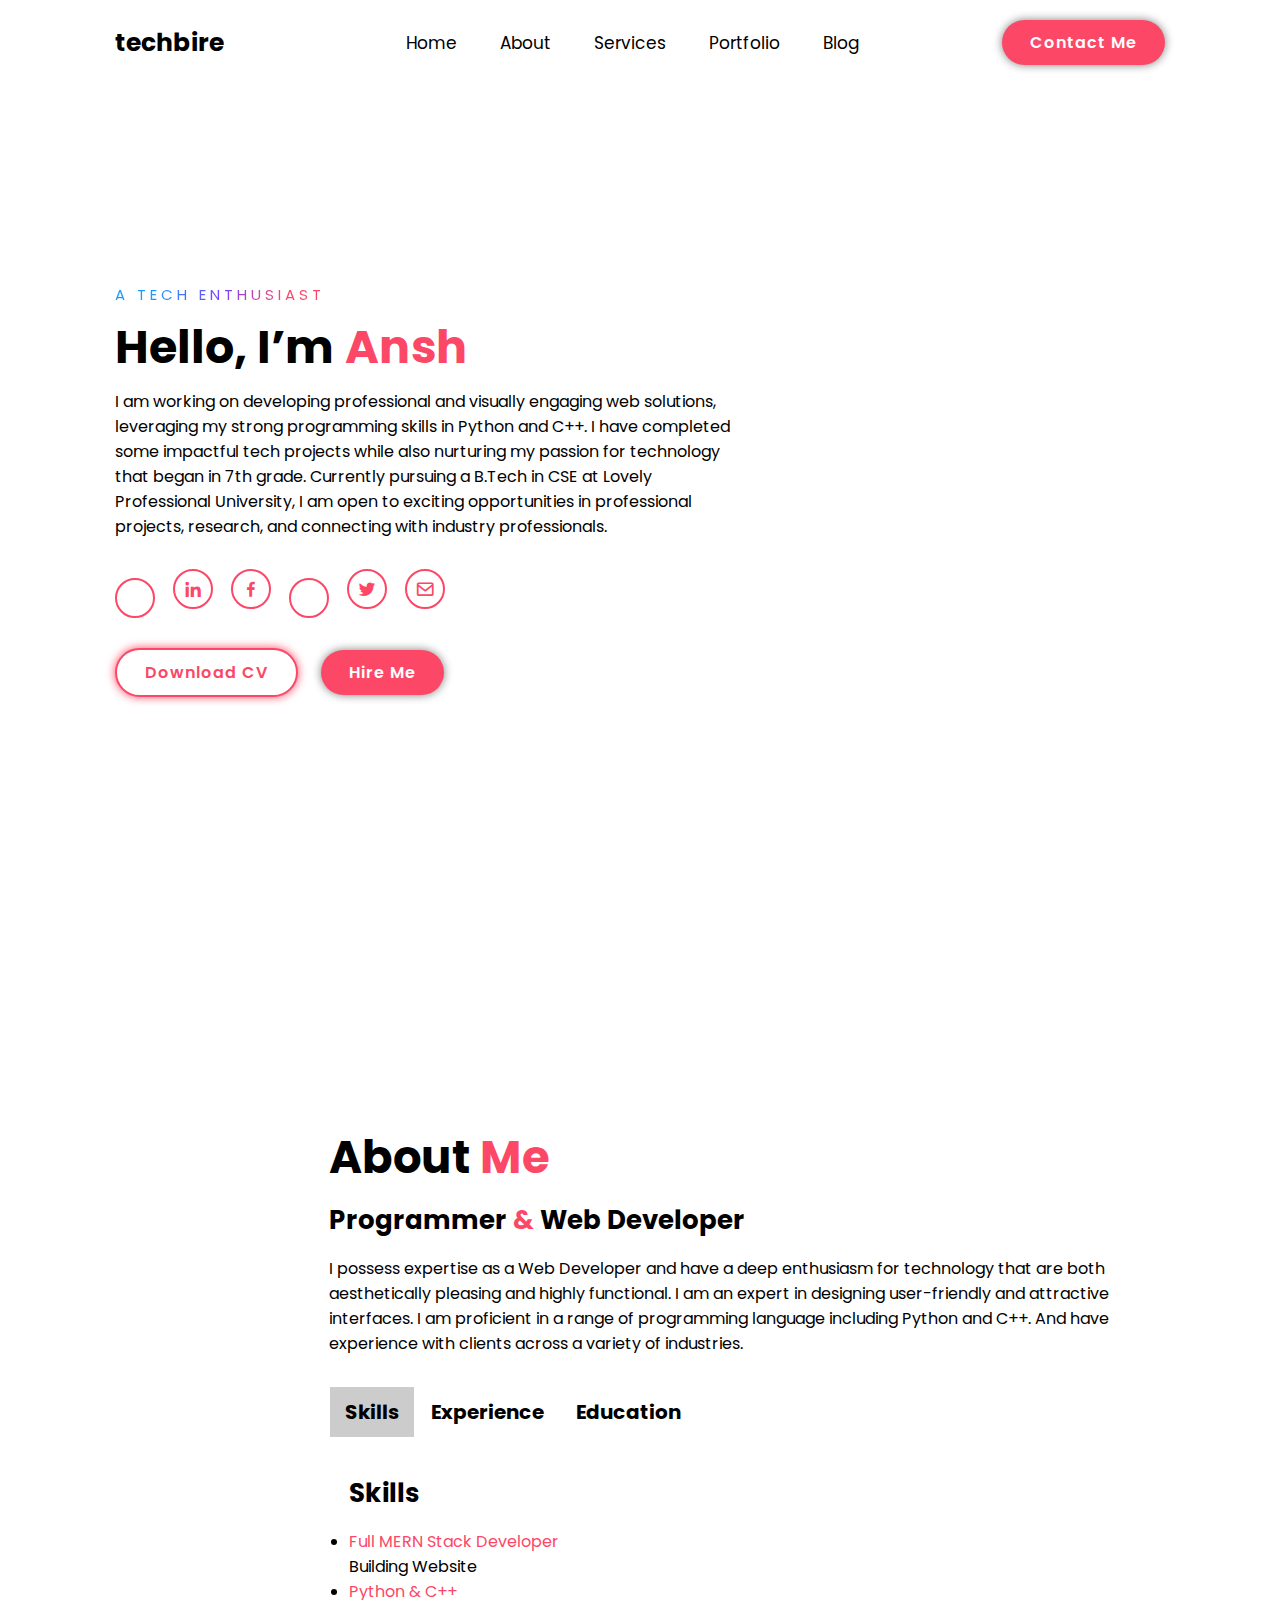
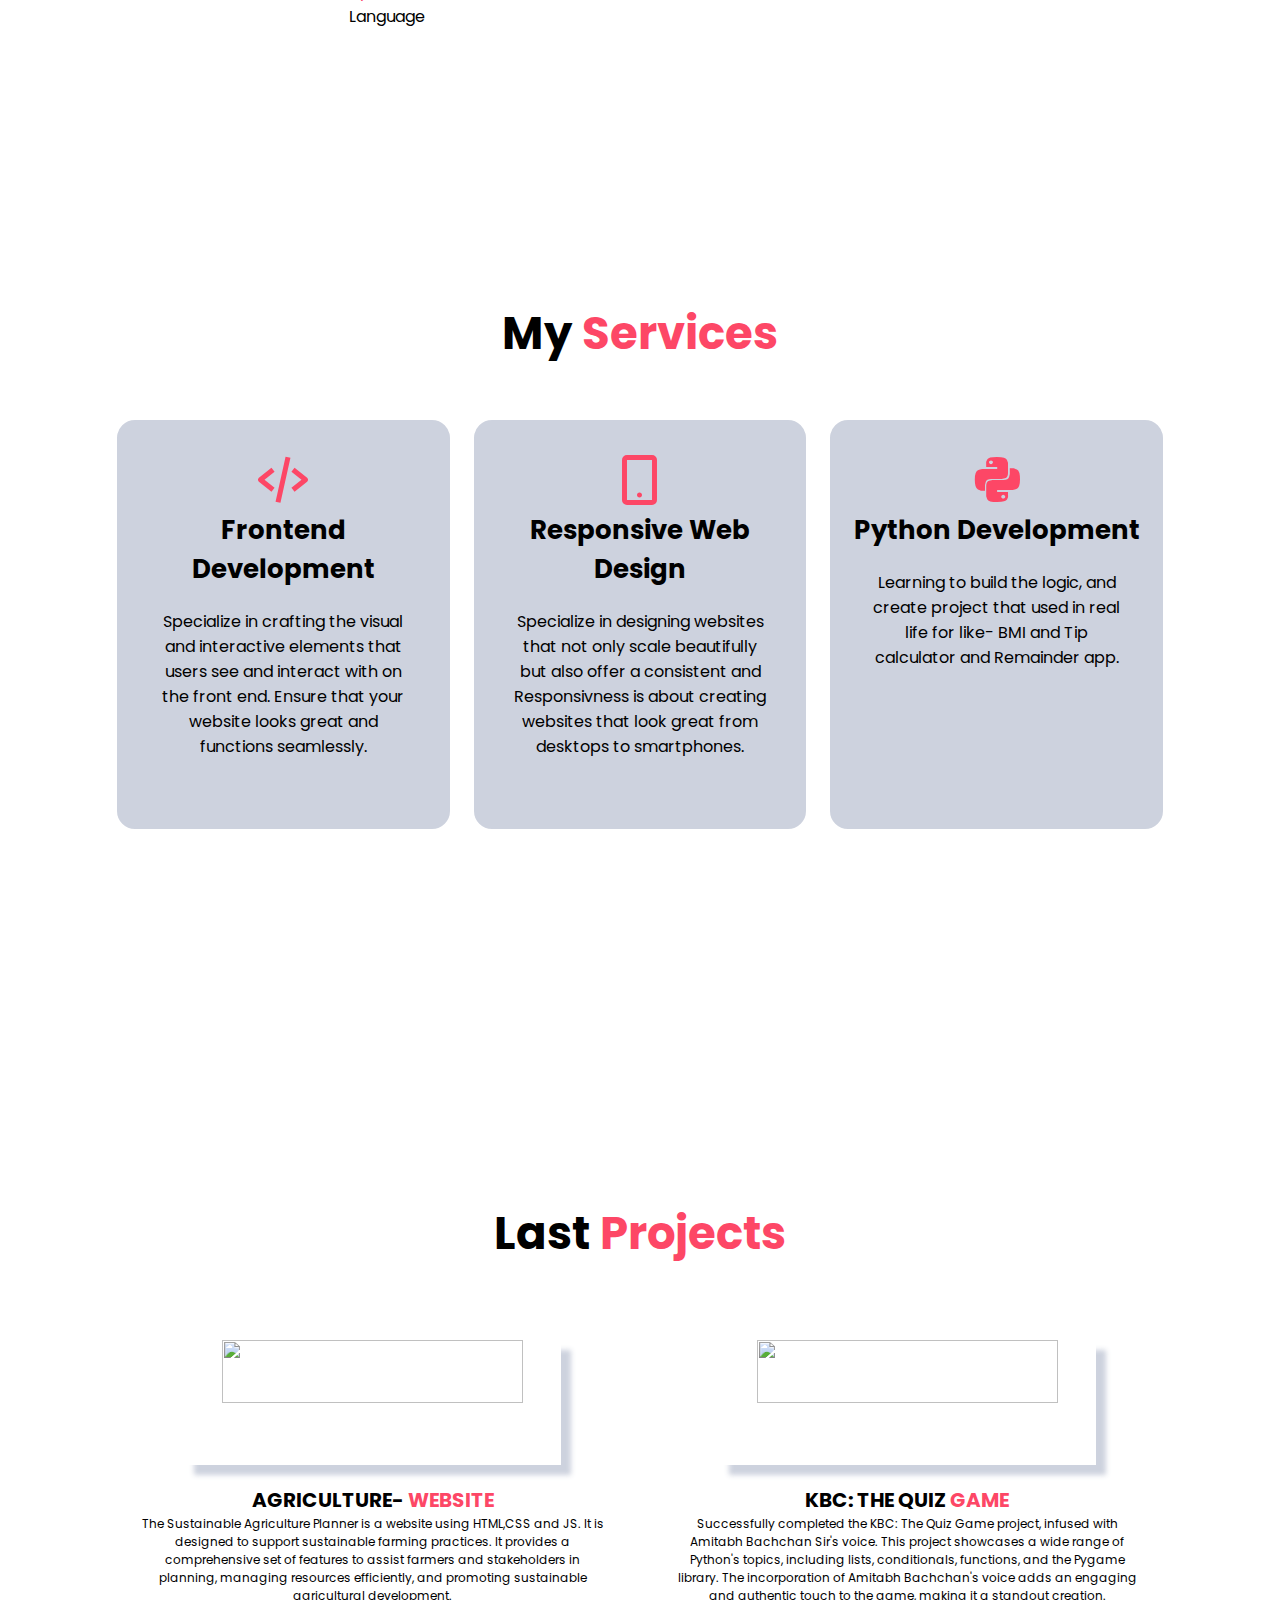
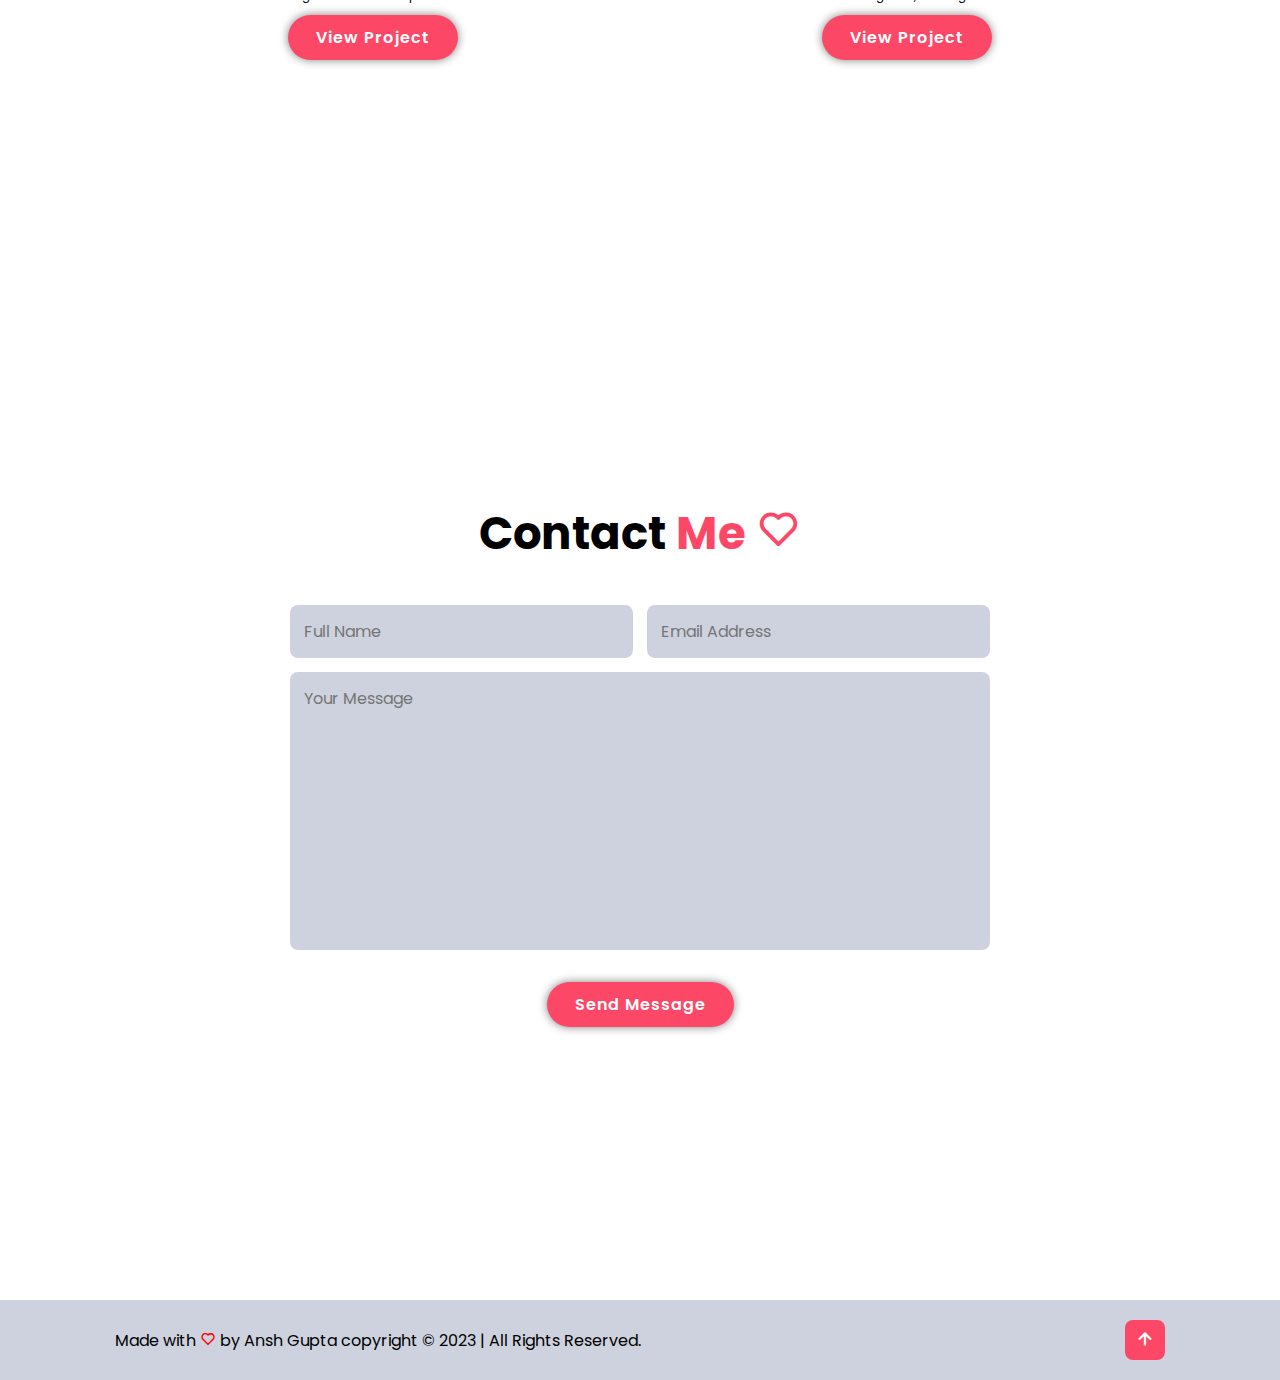
==== index.html @ 0f5aa72e "changes to 2.0" ====
<!DOCTYPE html>
<html lang="en">
<head>
    <meta charset="UTF-8">
    <meta http-equiv="X-UA-Compatible" content="IE=edge">
    <meta name="viewport" content="width=device-width, initial-scale=1.0">
    <title>My Portfolio</title>

    
    <link href='https://unpkg.com/boxicons@2.1.4/css/boxicons.min.css' rel='stylesheet'>
    <link rel="stylesheet" href="https://cdnjs.cloudflare.com/ajax/libs/font-awesome/6.4.2/css/all.min.css" integrity="sha512-z3gLpd7yknf1YoNbCzqRKc4qyor8gaKU1qmn+CShxbuBusANI9QpRohGBreCFkKxLhei6S9CQXFEbbKuqLg0DA==" crossorigin="anonymous" referrerpolicy="no-referrer" />

    <link rel="stylesheet" href="style.css">
</head>
<body>

    <!--  Header -->
    <header class="header">
        <a href="https://bit.ly/m/techbire" class="logo">techbire</a>

        <i class="bx bx-menu" id="menu-icon"></i>

        <nav class="navbar">
            <a href="#home" class="active">Home</a>
            <a href="#about">About</a>
            <a href="#services">Services</a>
            <a href="#portfolio">Portfolio</a>
            <a href="https://www.techbire.blogspot.com">Blog</a>
        </nav>

        <a href="#contact" class="btn">Contact Me</a>

    </header>
    

    <!-- home section -->
    <section class="home" id="home">
        <div class="home-content">
            <span class="title">a tech enthusiast</span>
        <h1>Hello, I’m <span>Ansh</span></h1>
            <p>

                I am working on developing professional and visually engaging web solutions, leveraging my strong programming skills in Python and C++. I have completed some impactful tech projects while also nurturing my passion for technology that began in 7th grade. Currently pursuing a B.Tech in CSE at Lovely Professional University, I am open to exciting opportunities in professional projects, research, and connecting with industry professionals. 
            </p>

            <div class="social-media">
                <a href="https://github.com/techbire"><i class="fa-brands fa-github"></i></i></a>
                <a href="https://www.linkedin.com/in/techbire/"><i class='bx bxl-linkedin'></i></a>
                <a href="https://www.facebook.com/techbire"><i class='bx bxl-facebook'></i></a>
                <a href="https://www.instagram.com/techbire"><i class='fab fa-instagram'></i></a>
                <a href="https://www.x.com/techbire"><i class='bx bxl-twitter'></i></a>
                <a href="https://mail.google.com/mail/u/0/?fs=1&tf=cm&source=mailto&to=anshtechnical@gmail.com"><i class='bx bx-envelope' ></i>
            </div>

            <div class="btn-container">
                    <a href="assets/Resume-Ansh-Gupta.pdf" class="btn" id="download-btn">Download CV</a>
                    <a href="#contact" class="btn" id="hire-me-btn">Hire Me</a>

            </div>
        </div>

        <div class="home-img">
            <img src="assets/pic1.png" alt="">
        </div>
    </section>

    
    <!-- About section -->
    <section class="about" id="about">
        <div class="about-img">
            <img src="assets/pic2.png" alt="">
        </div>

        <div class="about-content">
            <h2 class="heading">About <span>Me</span></h2>
            <h3>Programmer <span>&</span> Web Developer</h3>
            <p>I possess expertise as a Web Developer and have a deep enthusiasm for technology
                that are both aesthetically pleasing and highly functional.
            I am an expert in designing user-friendly and attractive interfaces. I am
            proficient in a range of programming language including Python and C++. And have
            experience with clients across a variety of industries.</p>
            <div class="tab">
                <input type="radio" id="tab1" name="tab" checked>
                <label for="tab1"><h1>Skills</h1></label>
            
                <input type="radio" id="tab2" name="tab">
                <label for="tab2"><h1>Experience</h1></label>
            
                <input type="radio" id="tab3" name="tab">
                <label for="tab3"><h1>Education</h1></label>
            
                <div id="skills" class="tabcontent">
                    <h3>Skills</h3>
                    <ul>
                                <li><span>Full MERN Stack Developer</span><br>Building Website</li>
                                <li><span>Python & C++</span><br>Language</li>
                            </ul>
                </div>
            
                <div id="experience" class="tabcontent">
                    <h3>Experience</h3>
                    <ul>
                                
                                <li><span>2020-2021</span><br>Tech Content Writer @ Dailyhunt <br> </li>
                                <li><span>2017-2020</span><br>Founder | Blogger @ Techbire<br></li>
                            </ul>
                </div>
            
                <div id="education" class="tabcontent">
                    <h3>Education</h3>
                    <ul>
                                <li><span>2023-Present</span><br>Lovely Professional University <br>Phagwara, Punjab
                                    </li>
                            </ul>
                </div>
            </div>
        </div>
    </section>

    <!-- Services section -->
    <section class="services" id="services">
        <h2 class="heading">My <span>Services</span></h2>
        <div class="services-container">

            <div class="services-box">
                <i class="bx bx-code-alt"></i>
                <h3>Frontend Development</h3>
                <p>Specialize in crafting the visual and interactive elements that users see and interact with on the front end.
                    Ensure that your website looks great and functions seamlessly.</p>
                
            </div>

            <div class="services-box">
                <i class="bx bx-mobile-alt"></i>
                <h3>Responsive Web Design</h3>
                <p>Specialize in designing websites that not only scale beautifully but also offer a consistent and Responsivness is about creating websites that look great from desktops to smartphones. </p>
                
            </div>

            <div class="services-box">
                <i class='bx bxl-python'></i>
                <h3>Python Development</h3>
                <p>Learning to build the logic, and create project that used in real life for like- BMI and Tip calculator and Remainder app.
                </p>
                
            </div>
         </div>
    </section>


    <!-- projects section -->
    <section class="portfolio" id="portfolio">
        <h2 class="heading">Last <span>Projects</span></h2>
        <div class="portfolio-container">
    
            <div class="portfolio-card">
                
                <img  src="assets/project1.png" alt="" >
                <div class="portfolio-details">
                <h3>AGRICULTURE- <span>WEBSITE</span></h3>
                <p>The Sustainable Agriculture Planner is a website using HTML,CSS and JS. It is designed to support sustainable farming practices. It provides a comprehensive set of features to assist farmers and stakeholders in planning, managing resources efficiently, and promoting sustainable agricultural development.</p>
                </div>
                <a href="https://github.com/techbire/agriculture-html" class="btn" >View Project</a>
            </div>

            <div class="portfolio-card">
                
                <img src="assets/project2.png" alt="">
                <div class="portfolio-details">
                <h3>KBC: THE QUIZ <span>GAME</span></h3>
                <p>Successfully completed the KBC: The Quiz Game project, infused with Amitabh Bachchan Sir's voice. This project showcases a wide range of Python's topics, including lists, conditionals, functions, and the Pygame library. The incorporation of Amitabh Bachchan's voice adds an engaging and authentic touch to the game, making it a standout creation.</p>
                </div>
                <a href="https://github.com/techbire/python-project/tree/main/KBC:%20The%20Quiz%20Game" class="btn">View Project</a>
            </div>
        </div>
    </section>

        <!-- contact info section -->
        <section class="contact" id="contact">
            <h2 class="heading"> Contact <span>Me <i class="bx bx-heart"></i></span></h2>

            <form action="https://formspree.io/f/mqkvvpjv"
            method="POST">
                <div class="input-box">
                    <input type="text" name="Name" placeholder="Full Name">
                    <input type="email" name="Email" placeholder="Email Address">
                </div>
                
                <textarea name="Message" id="" cols="30" rows="10" placeholder="Your Message"></textarea>
                <input type="submit" value="Send Message" class="btn">
            </form>

        </section>    


        

<!--Footer section -->
    <footer class="footer">
        <div class="footer-text">
            <p>Made with <i style="color: red;" class="bx bx-heart"></i> by Ansh Gupta copyright &copy; 2023 | All Rights Reserved.</p>
        </div>

        <div class="footer-iconTop">
            <a href="#home"><i class="bx bx-up-arrow-alt"></i></a>
        </div>
    </footer>

   

</body>
</html>
---- style.css ----
@import url('https://fonts.googleapis.com/css2?family=Poppins:wght@300;400;500;600;700;800;900&display=swap');
@import url('https://fonts.googleapis.com/css2?family=Sarina&display=swap');

*{
    margin: 0;
    padding: 0;
    box-sizing: border-box;
    text-decoration: none;
    border: none;
    outline: none;
    scroll-behavior: smooth;
    font-family: 'Poppins', sans-serif;
 }
 :root {
     --bg-color: #fff;
     --seconde-bg-color: rgba(201, 207, 220, 0.933);
     --text-color: #000;
 
     --main-color: #fd4766;
     --shadow-color: #808080;
 }

html{
    font-size: 62.5%;
    overflow-x: hidden;
} 

body{
    background: var(--bg-color);
    color: var(--text-color);
}

section{
    min-height: 100vh;
    padding: 10rem 9% 2rem;
}
/*****header****/
.header{
    position: fixed;
    top: 0;
    left: 0;
    width: 100%;
    padding: 2rem 9%;
    background: var(--bg-color);
    display: flex;
    justify-content: space-between;
    align-items: center;
    z-index: 100;
}
.header .sticky{
    border-bottom: .1rem solid rgba(0,0,0,.2);
}
.logo{
    font-size: 2.5rem;
    color: var(--text-color);
    font-weight: 650;
    cursor: pointer;
}



.navbar a{
    font-size: 1.7rem;
    color: var(--text-color);
    margin-left: 4rem;
    transition: .3;
}
.navbar a:hover{
    color: var(--main-color);
}

#menu-icon{
    font-size: 3.6rem;
    color: var(--text-color);
    display: none;
}
#home{
    display: flex;
    justify-content: center;
    align-items: center;
}
.home-img img{
    width: 32vw;
    transition: 0.3s ease;
   
}
.home-img img:hover{
        transform: scale(1.05);

}

.home-content h3{
    font-size: 3.2rem;
    font-weight: 700;
}


.home-content .title {
    color: #0a0a0a;
    font-size: 15px;
    text-transform: uppercase;
    letter-spacing: 4px;
    display: inline-block;
    
    background: linear-gradient(
      120deg,
      #1c99fe 20.69%,
      #7644ff 50.19%,
      #fd4766 79.69%
    );
    -webkit-background-clip: text;
    -webkit-text-fill-color: transparent;
  }


.home-content h1 {
    font-size: 4.6rem;
    font-weight: 700;
    line-height: 1.8;
}
.home-content p {
    font-size: 1.6rem;
    margin-inline-end: 40%;
}
span{
    color: var(--main-color);
}
.social-media a{
    display: inline-flex;
    justify-content: center;
    align-items: center;
    width: 4rem;
    height: 4rem;
    background: transparent;
    border: .2rem solid var(--main-color);
    border-radius: 50%;
    font-size: 2rem;
    color: var(--main-color);
    margin: 3rem 1.5rem 3rem 0;
    transition: .5s ease;
}
.social-media a:hover{
    background: var(--main-color);
    color: var(--seconde-bg-color);
    box-shadow: 0 0 1rem var(--main-color);
}
.btn-container .btn{
    display: inline-block;
    margin: 0 2rem 0 0;

}
.btn{
    display: inline-block;
    padding: 1rem 2.8rem;
    background: var(--main-color);
    border-radius: 4rem;
    box-shadow: 0 0 1rem var(--shadow-color);
    font-size: 1.6rem;
    color: var(--bg-color);
    letter-spacing: .1rem;
    font-weight: 600;
    transition: .5s ease;
}
#download-btn{
    border: .2rem solid var(--main-color);
    background: var(--bg-color);
    color: var(--main-color);
    box-shadow: 0 0 1rem var(--main-color);
}
.btn:hover,#download-btn:hover{
    box-shadow: none;
}

/*********************about******************/
.about{
    display: flex;
    justify-content: center;
    align-items: center;
    gap: 8rem;
    /* background: var(--seconde-bg-color); */
}
.about-img{
    width: 35vw;
}
.about-img img{
    width: 32vw;
    transition: 0.3s ease;
    border-radius: 8%;
   
   box-shadow: 12px 12px 6px 
   #00000075;
   border-radius: 12%;
 
}

.about-img img:hover{
    transform: scale(1.05);
}
.heading{
    text-align: center;
    font-size: 4.5rem;
}
.about-content h2{
    text-align: left;
    line-height: 1.2;
}
.about-content h3 {
    font-size: 2.6rem;
    margin: 1.6rem 0;
}
.about-content p {
    font-size: 1.6rem;
    margin: 1rem 3rem 3rem 0;
}

.tab {
    overflow: hidden;
}

.tab input {
    display: none;
}

.tab ul{font-size: medium;}
.tab label {
  
    float: left;
    border: 1px solid #ffffff;
    padding: 10px 15px;
    cursor: pointer;
    transition: 0.3s;
}

.tab input:checked + label {
    background-color:#ccc;
}

.tabcontent {
    display: none;
    padding: 20px;
    border: 1px;
    clear: both;
}


#tab1:checked ~ #skills,
#tab2:checked ~ #experience,
#tab3:checked ~ #education {
    display: block;
}
/***********************services****************/
.services h2{
    margin-bottom: 5rem;
}
.services-container{
    display: flex;
    justify-content: center;
    text-align: center;
    flex-wrap: wrap;
    gap: 2rem;
}
.services-container .services-box{
    flex: 1 1 30rem;
    background: var(--seconde-bg-color);
    padding: 3rem 2rem 4rem;
    border-radius: 2rem;
    text-align: center;
    border: .2rem solid var(--bg-color);
   
}
.services-container .services-box:hover{
    border: .2rem solid var(--main-color);
    transform: scale(1.02);}
.services-box i{
    font-size: 6rem;
    color: var(--main-color);
}
.services-box h3{
    font-size: 2.6rem;
}
.services-box p {
    font-size: 1.6rem;
    margin: 2rem 2rem 3rem;
}


/***********portfolio****************/
.portfolio h2 {
    margin-bottom: 2rem;
}
.portfolio-container {
    display: flex;
    justify-content: center;
    text-align: center;
    flex-wrap: wrap;
    gap: 2rem;
}
.portfolio-container .portfolio-card {
    flex: 1 1 30rem;
  
    color: black;
    padding: 3rem 2rem 4rem;
    border-radius: 2rem;
    text-align: center;
    border: .2rem solid var(--bg-color);
    transition: .5s ease;

}

.portfolio-container .portfolio-card:hover {
    border: .2rem solid var(--main-color);
    transform: scale(1.02);
 
}
.portfolio-card h3 {
    font-size: 2rem;
}
.portfolio-card img {
    width: 80%;
    height: 50%;
    margin: 2rem 0;
    box-shadow: 10px 10px 5px 
    #c9cfdcee;
}

.portfolio-details p{
   font-size: larger;
}

 .portfolio-card .btn{
margin-top: 10px;
margin-bottom: 10px;
} 


/*************contact*********/
.contact h2{
    margin-bottom: 3rem;
}
.contact form{
    width: 70rem;
    margin: 1rem auto;
    text-align: center;
    margin-bottom: 3rem;
}
.contact form .input-box{
    display: flex;
    justify-content: space-between;
    flex-wrap: wrap;
}
.contact form .input-box input,
.contact form textarea{
    width: 100%;
    padding: 1.4rem;
    font-size: 1.6rem;
    color: var(--text-color);
    background: var(--seconde-bg-color);
    border-radius: .8rem;
    margin: .7rem 0 ;
}
.contact form .input-box input{
    width: 49%;
}
.contact form textarea{
    resize: none;
}
.contact form .btn{
    margin-top: 2rem;
    cursor: pointer;
}
/******footer********/
.footer{
    display: flex;
    justify-content: space-between;
    align-items: center;
    flex-wrap: wrap;
    padding: 2rem 9%;
    background-color: var(--seconde-bg-color);
}
.footer-text p{
    font-size: 1.6rem;
}

.footer-iconTop a{
    display: inline-flex;
    justify-content: center;
    align-items: center;
    padding: .8rem;
    background: var(--main-color);
    border-radius: .8rem;
    transition: .5s ease;
}
.footer-iconTop a:hover{
    box-shadow: 0 0 1rem var(--main-color);
}
.footer-iconTop a i{
    font-size: 2.4rem;
    color: var(--bg-color);
}

/***breakPoints ****/
@media (max-width:1200px) {
    html{
        font-size: 55%;
    }
}
@media (max-width:991px) {
    .header {
        padding: 2rem 3%;
    }
    .section {
        padding: 10rem 3% 2rem;
    } 
    .footer {
        padding: 2rem  3%;
    }
}

@media (max-width:768px){
    #menu-icon{
        display: block;
    }
    .navbar{
        position: absolute;
        top: 100%;
        left: 0;
        width: 100%;
        padding: 1rem 3%;
        background: var(--bg-color);
        border-top: .1rem solid rgba(0,0,0,.2);
        box-shadow: 0 .5rem 1rem rgba(0,0,0,.2);
    }
    .navbar{
        display: block;
        font-size: 2rem;
        margin: 3rem 0;
    }
}
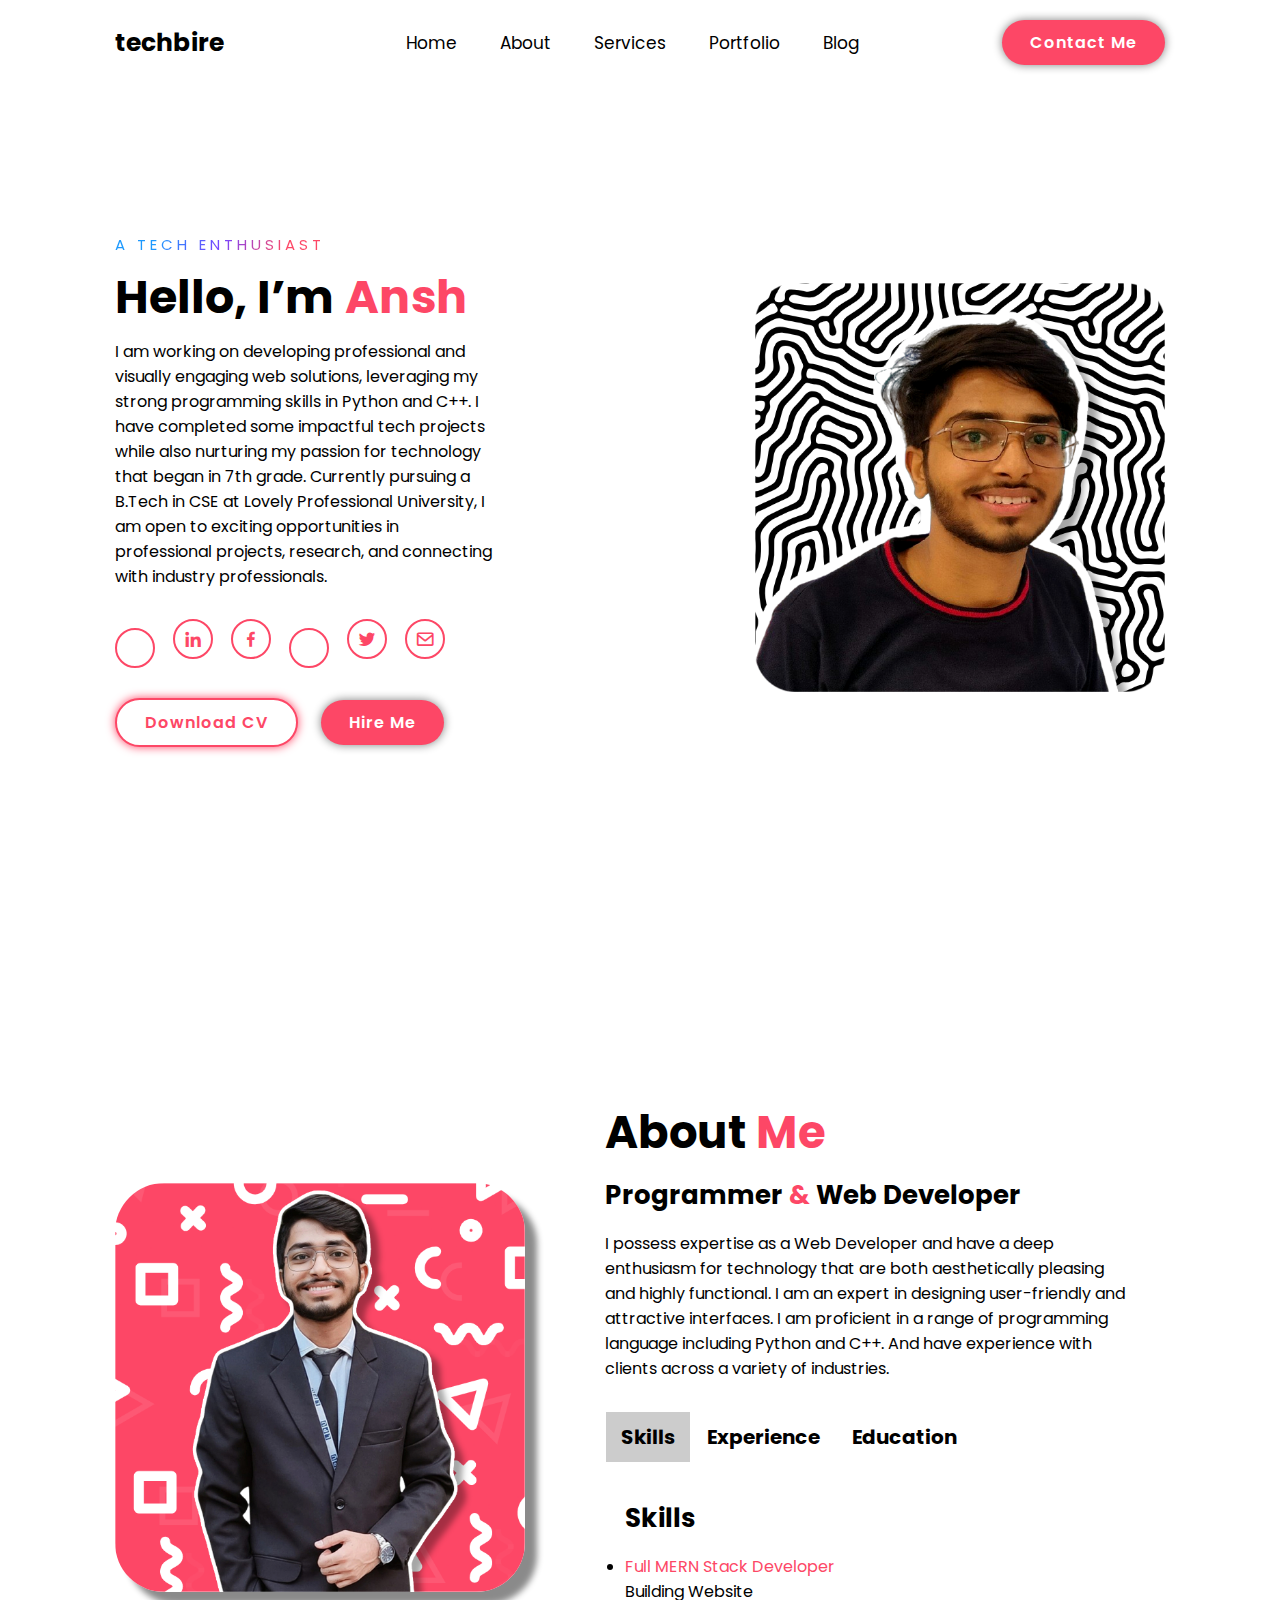
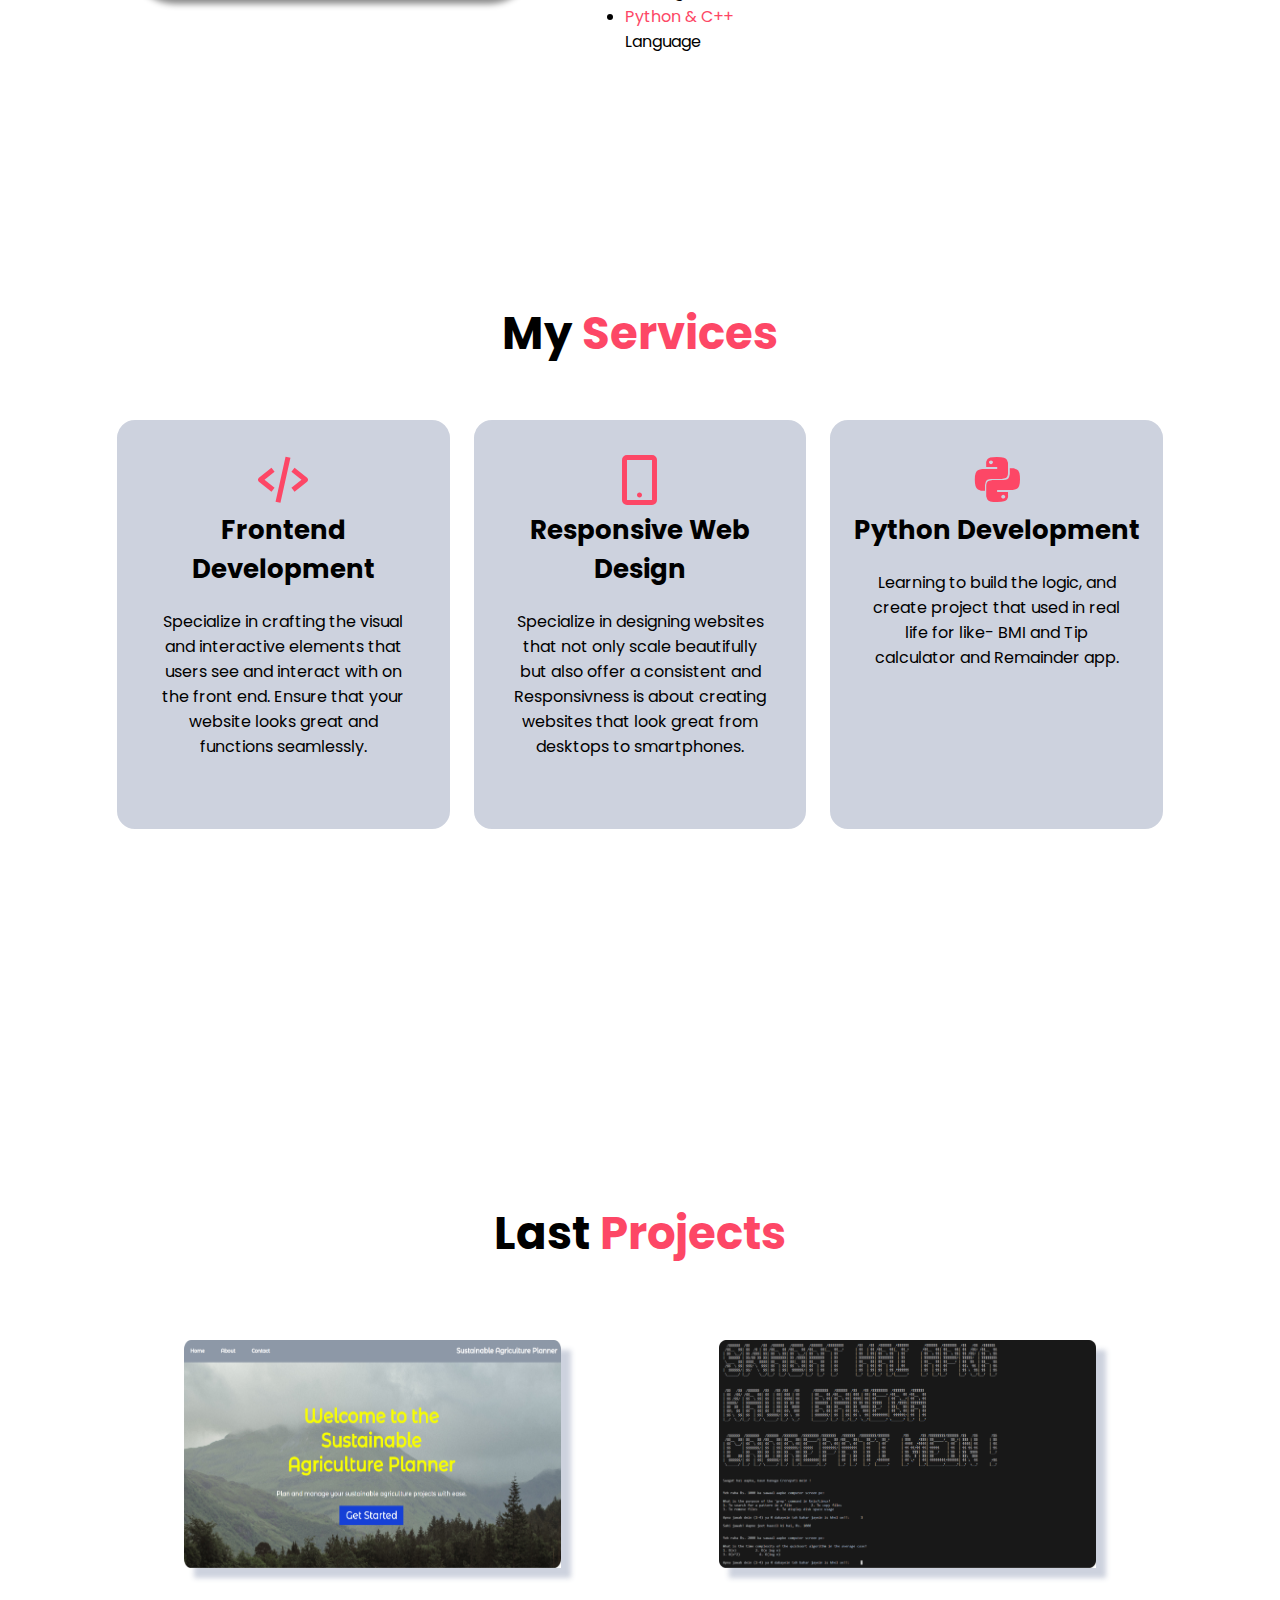
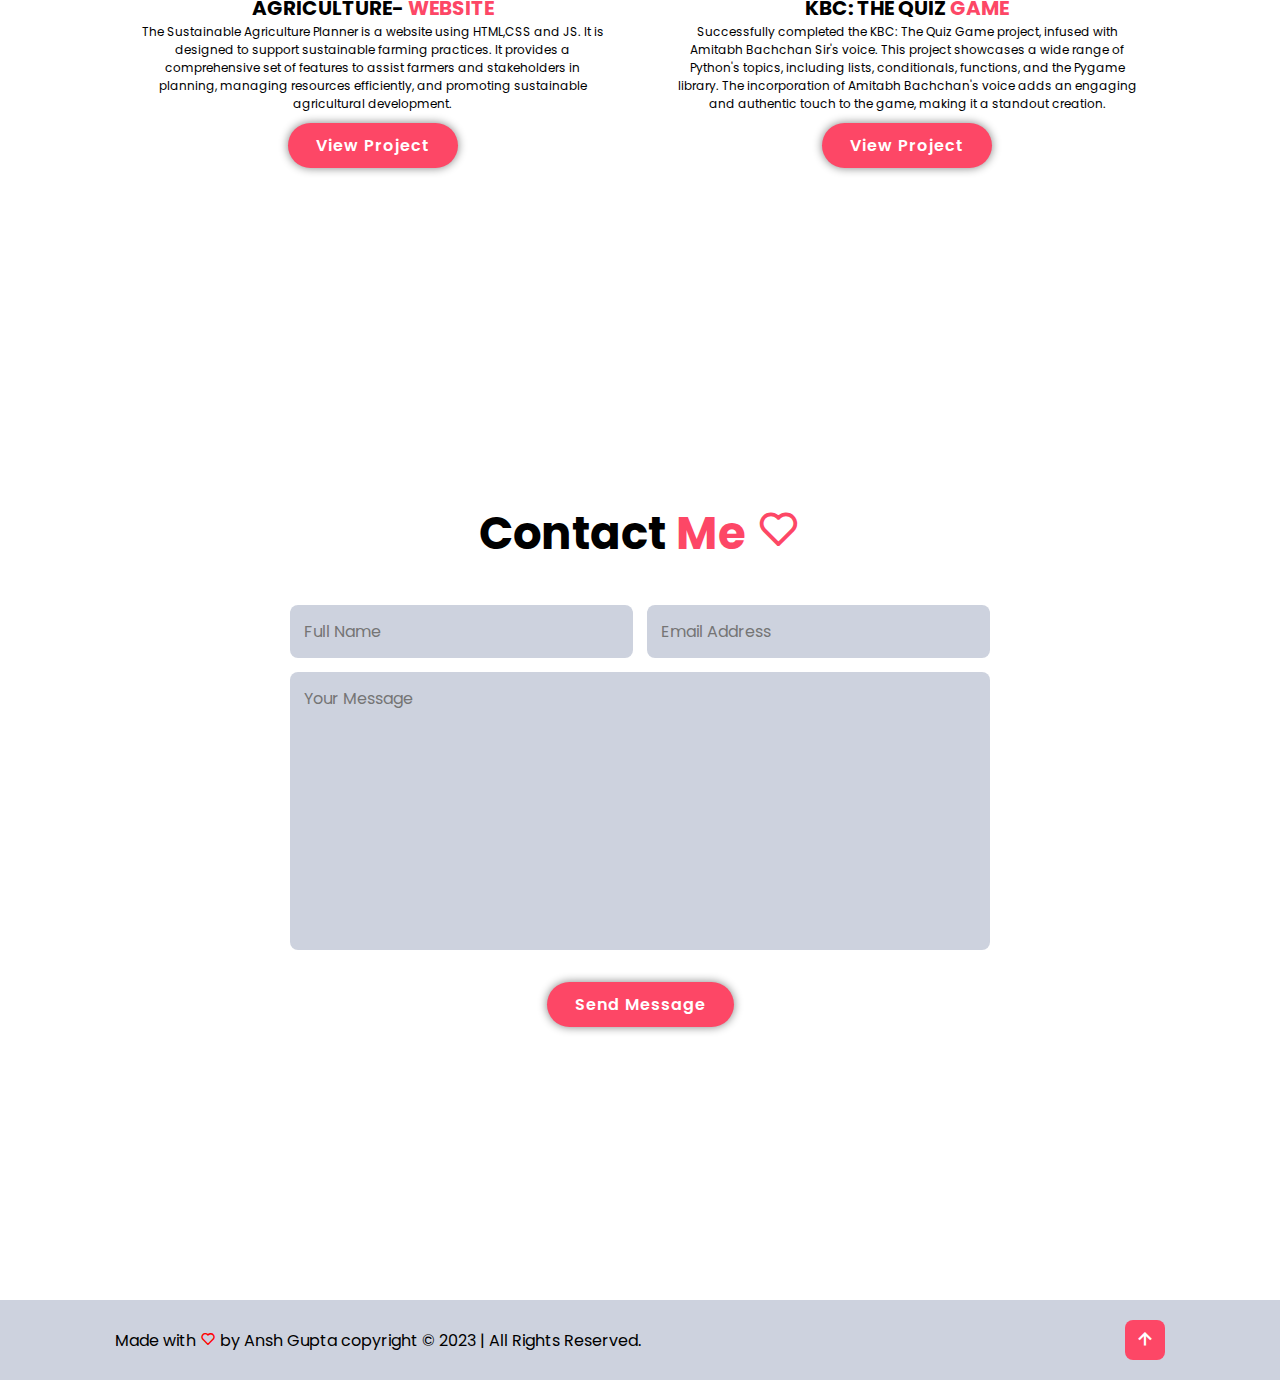
==== commit 59dfb051: "Update index.html" ====
--- a/index.html
+++ b/index.html
@@ -4,7 +4,7 @@
     <meta charset="UTF-8">
     <meta http-equiv="X-UA-Compatible" content="IE=edge">
     <meta name="viewport" content="width=device-width, initial-scale=1.0">
-    <title>My Portfolio</title>
+    <title>Ansh's Portfolio</title>
 
     
     <link href='https://unpkg.com/boxicons@2.1.4/css/boxicons.min.css' rel='stylesheet'>
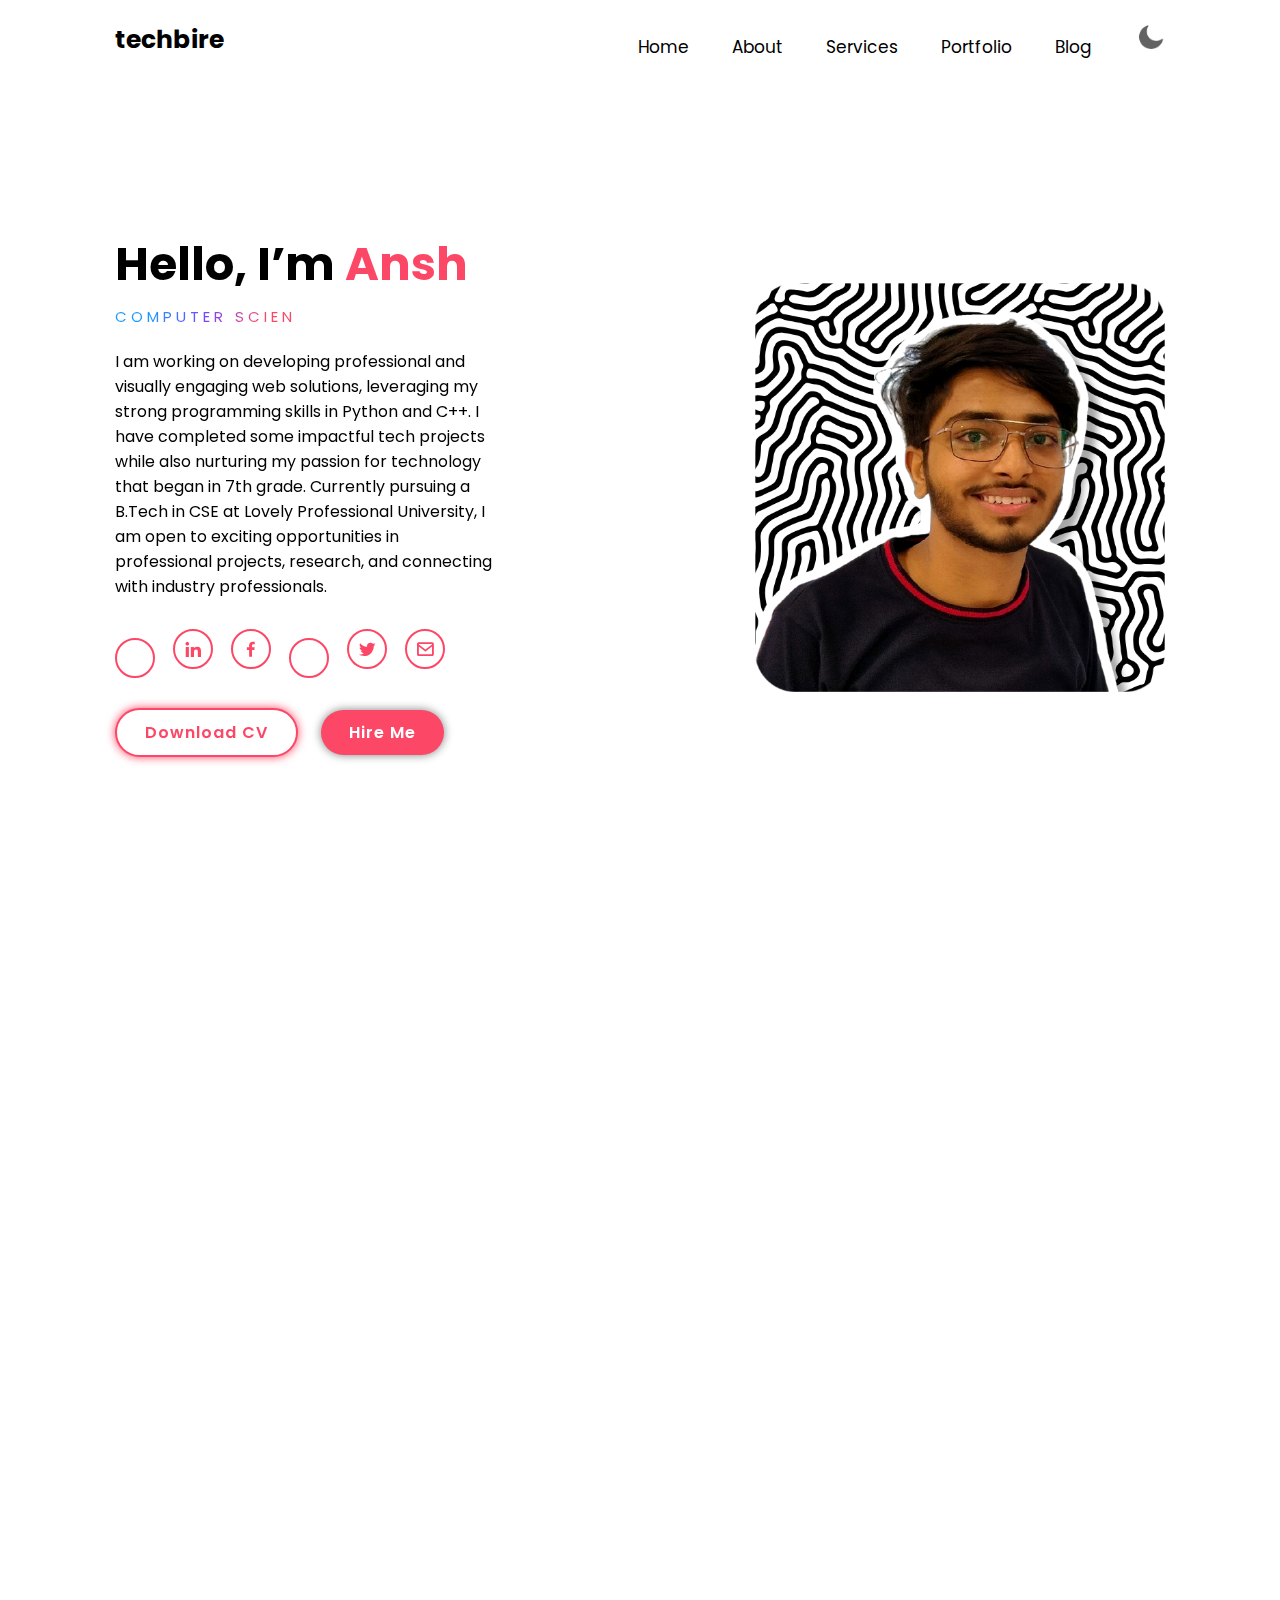
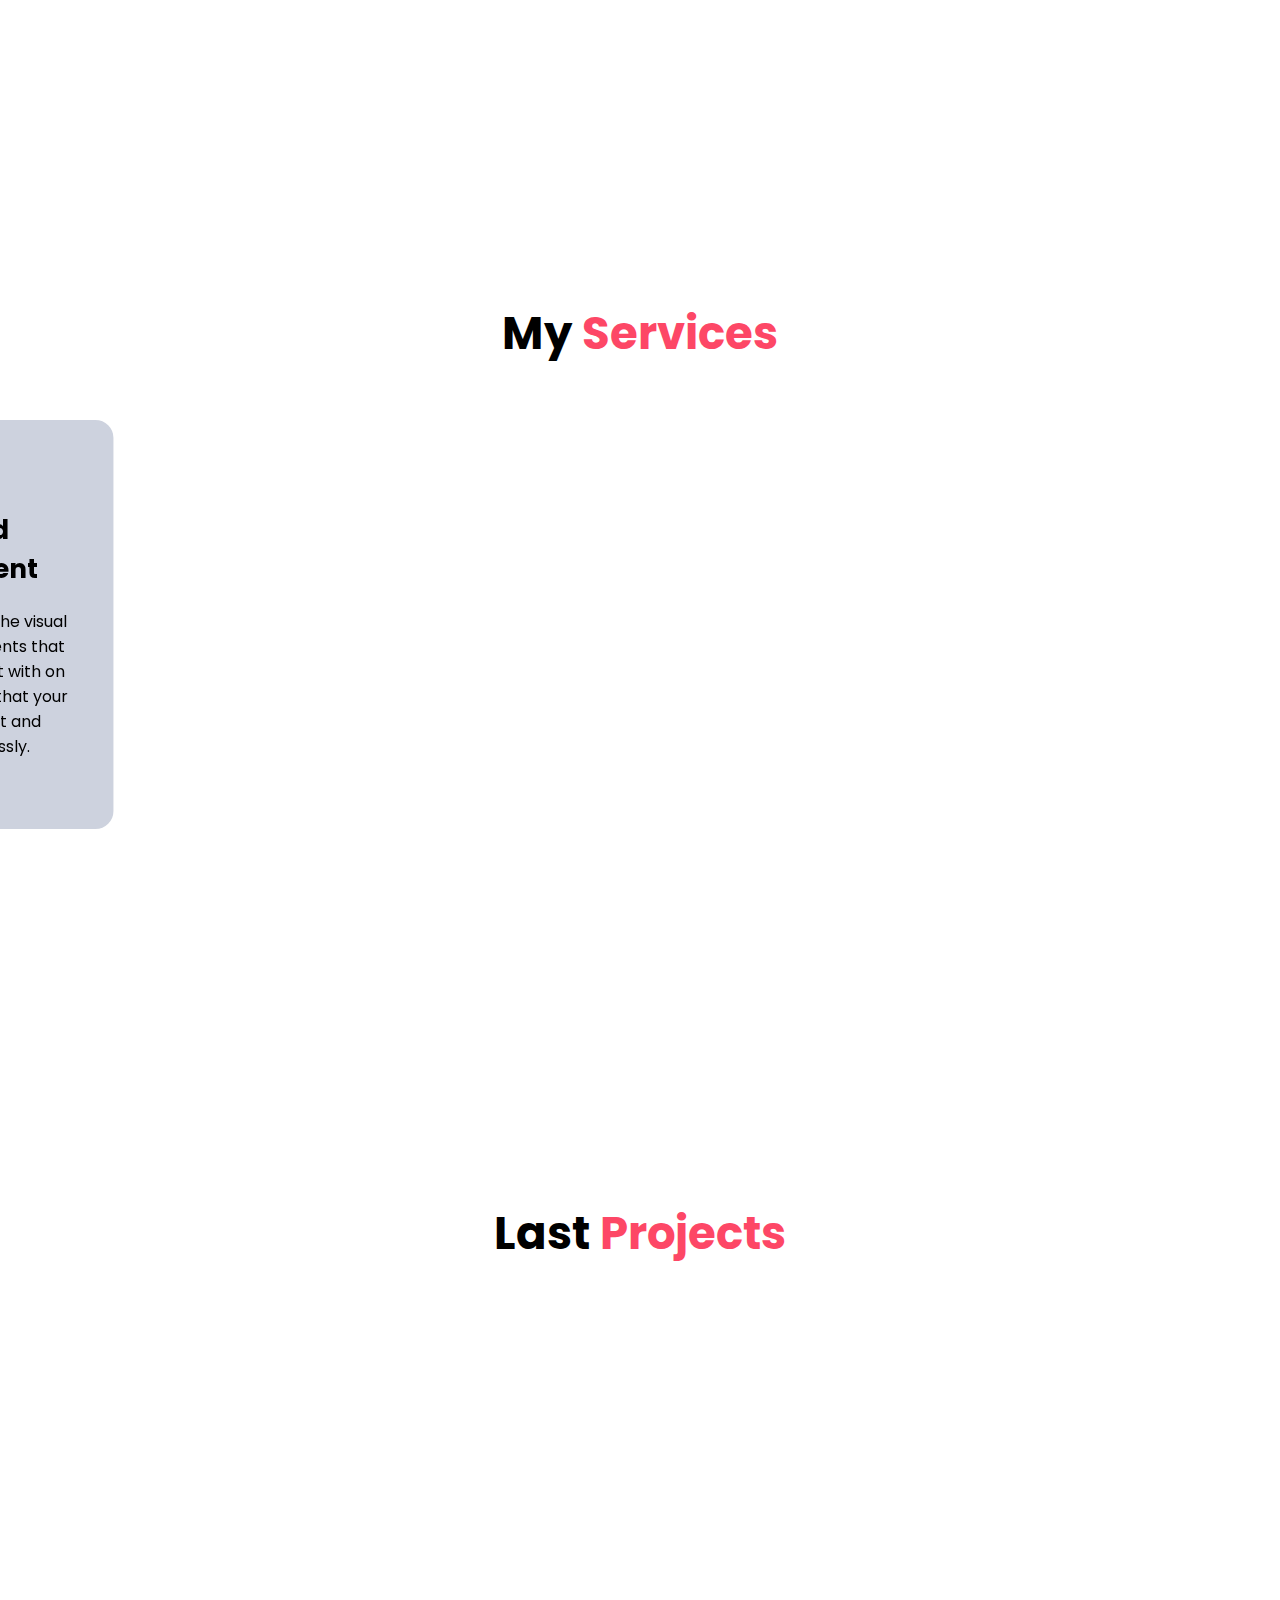
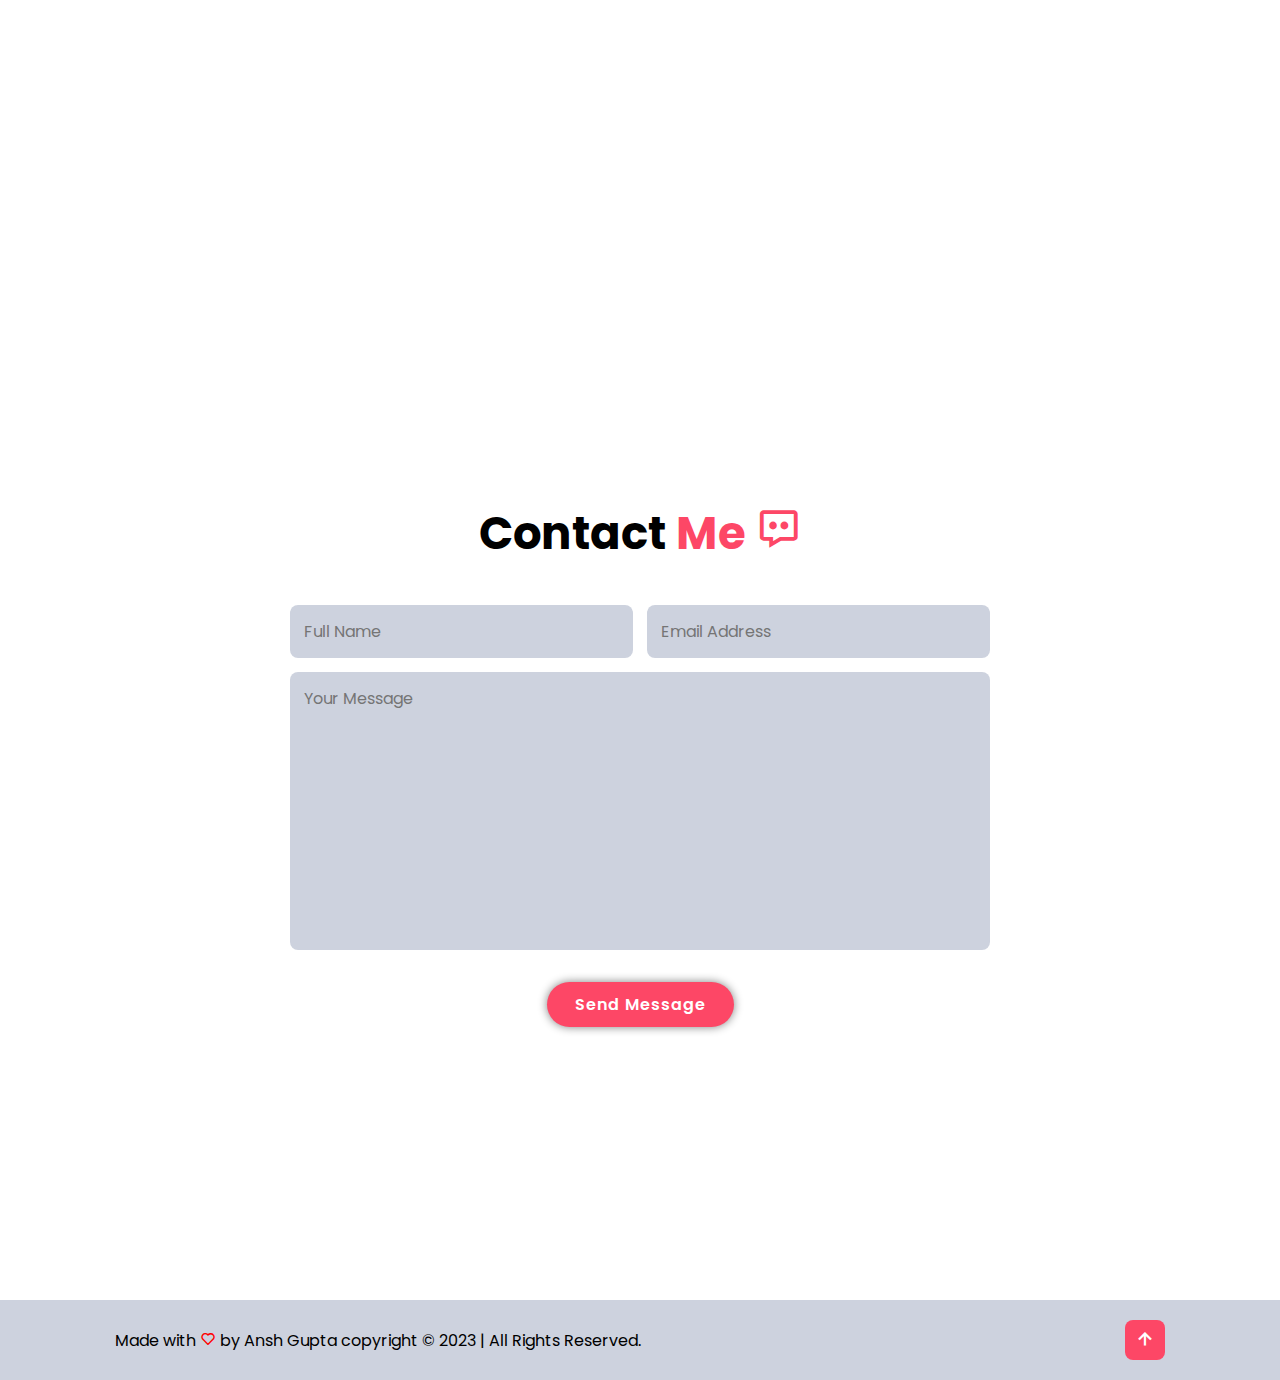
==== commit 143aa484: "updated and added js" ====
--- a/index.html
+++ b/index.html
@@ -1,15 +1,14 @@
 <!DOCTYPE html>
 <html lang="en">
 <head>
-    <meta charset="UTF-8">
-    <meta http-equiv="X-UA-Compatible" content="IE=edge">
+ 
     <meta name="viewport" content="width=device-width, initial-scale=1.0">
     <title>Ansh's Portfolio</title>
 
-    
+    <link rel="stylesheet" href="https://unpkg.com/aos@next/dist/aos.css" />
     <link href='https://unpkg.com/boxicons@2.1.4/css/boxicons.min.css' rel='stylesheet'>
     <link rel="stylesheet" href="https://cdnjs.cloudflare.com/ajax/libs/font-awesome/6.4.2/css/all.min.css" integrity="sha512-z3gLpd7yknf1YoNbCzqRKc4qyor8gaKU1qmn+CShxbuBusANI9QpRohGBreCFkKxLhei6S9CQXFEbbKuqLg0DA==" crossorigin="anonymous" referrerpolicy="no-referrer" />
-
+  <link rel="icon" type="image/x-icon" href="assets/favicon.ico">
     <link rel="stylesheet" href="style.css">
 </head>
 <body>
@@ -26,18 +25,25 @@
             <a href="#services">Services</a>
             <a href="#portfolio">Portfolio</a>
             <a href="https://www.techbire.blogspot.com">Blog</a>
+            <img src="assets/moon.png" id="icon">
         </nav>
 
-        <a href="#contact" class="btn">Contact Me</a>
+
 
     </header>
     
 
     <!-- home section -->
     <section class="home" id="home">
-        <div class="home-content">
-            <span class="title">a tech enthusiast</span>
-        <h1>Hello, I’m <span>Ansh</span></h1>
+        <div class="home-content" data-aos="fade-down">
+    
+            <h1>Hello, I’m <span>Ansh</span></h1>
+            <title>Text Typing Effect</title>
+<body>
+  <div id="text-container" class="border"></div>
+</body>
+<br>
+<br>
             <p>
 
                 I am working on developing professional and visually engaging web solutions, leveraging my strong programming skills in Python and C++. I have completed some impactful tech projects while also nurturing my passion for technology that began in 7th grade. Currently pursuing a B.Tech in CSE at Lovely Professional University, I am open to exciting opportunities in professional projects, research, and connecting with industry professionals. 
@@ -59,7 +65,7 @@
             </div>
         </div>
 
-        <div class="home-img">
+        <div class="home-img"data-aos="fade-down">
             <img src="assets/pic1.png" alt="">
         </div>
     </section>
@@ -67,62 +73,59 @@
     
     <!-- About section -->
     <section class="about" id="about">
-        <div class="about-img">
-            <img src="assets/pic2.png" alt="">
-        </div>
-
-        <div class="about-content">
+        <div class="about-img"data-aos="fade-left">
+            <img src="assets/x.jpg" alt="">
+        </div>
+
+        <div class="about-content"data-aos="zoom-in-up">
             <h2 class="heading">About <span>Me</span></h2>
-            <h3>Programmer <span>&</span> Web Developer</h3>
             <p>I possess expertise as a Web Developer and have a deep enthusiasm for technology
                 that are both aesthetically pleasing and highly functional.
             I am an expert in designing user-friendly and attractive interfaces. I am
             proficient in a range of programming language including Python and C++. And have
             experience with clients across a variety of industries.</p>
-            <div class="tab">
-                <input type="radio" id="tab1" name="tab" checked>
-                <label for="tab1"><h1>Skills</h1></label>
+           
+            <div class="tab-titles"data-aos="fade-left">
+            <p class="tab-links active-link" onclick="opentab('skills')">Skills</p>
+            <p class="tab-links"onclick="opentab('experience')">Experience</p>
+            <p class="tab-links"onclick="opentab('education')">Education</p>
+            <p class="tab-links"onclick="opentab('certification')">Certification</p>
+        </div>
+        <div class="tab-contents active-tab" id="skills">
+            <ul>
+                <li><span>MERN Stack Developer</span><br>Building Website</li>
+                <li><span>Python and C++</span><br>Programming Languages </li>
+       
+
+        </div>
+        <div class="tab-contents" id="experience">
+            <ul>
+                <li><span>Dailyhunt</span><br>Tech Content Writer<br>2020-2021</li>
+                <li><span>Techbire</span><br>Founder | Blogger<br>2017-2020</li>
+      
+
+        </div>
+        <div class="tab-contents" id="education">
+            <ul>
+                <li><span>2023-Present</span><br>Lovely Professional University <br>Phagwara, Punjab</li>
+
+        </div>
+        <div class="tab-contents" id="certification">
+            <ul>
+                <li><span>Google</span><br>Crash Course on Python<br>Issued Oct 2023</li>
+                <li><span>freeCodeCamp</span><br>Responsive Web Design<br>Issued Sep 2023</li>
+ 
+                
             
-                <input type="radio" id="tab2" name="tab">
-                <label for="tab2"><h1>Experience</h1></label>
-            
-                <input type="radio" id="tab3" name="tab">
-                <label for="tab3"><h1>Education</h1></label>
-            
-                <div id="skills" class="tabcontent">
-                    <h3>Skills</h3>
-                    <ul>
-                                <li><span>Full MERN Stack Developer</span><br>Building Website</li>
-                                <li><span>Python & C++</span><br>Language</li>
-                            </ul>
-                </div>
-            
-                <div id="experience" class="tabcontent">
-                    <h3>Experience</h3>
-                    <ul>
-                                
-                                <li><span>2020-2021</span><br>Tech Content Writer @ Dailyhunt <br> </li>
-                                <li><span>2017-2020</span><br>Founder | Blogger @ Techbire<br></li>
-                            </ul>
-                </div>
-            
-                <div id="education" class="tabcontent">
-                    <h3>Education</h3>
-                    <ul>
-                                <li><span>2023-Present</span><br>Lovely Professional University <br>Phagwara, Punjab
-                                    </li>
-                            </ul>
-                </div>
-            </div>
-        </div>
-    </section>
-
+        </div>
+    </section>
+   
     <!-- Services section -->
     <section class="services" id="services">
         <h2 class="heading">My <span>Services</span></h2>
         <div class="services-container">
 
-            <div class="services-box">
+            <div class="services-box" data-aos="slide-right">
                 <i class="bx bx-code-alt"></i>
                 <h3>Frontend Development</h3>
                 <p>Specialize in crafting the visual and interactive elements that users see and interact with on the front end.
@@ -130,14 +133,14 @@
                 
             </div>
 
-            <div class="services-box">
+            <div class="services-box"data-aos="fade-right">
                 <i class="bx bx-mobile-alt"></i>
                 <h3>Responsive Web Design</h3>
                 <p>Specialize in designing websites that not only scale beautifully but also offer a consistent and Responsivness is about creating websites that look great from desktops to smartphones. </p>
                 
             </div>
 
-            <div class="services-box">
+            <div class="services-box" data-aos="fade-left">
                 <i class='bx bxl-python'></i>
                 <h3>Python Development</h3>
                 <p>Learning to build the logic, and create project that used in real life for like- BMI and Tip calculator and Remainder app.
@@ -151,12 +154,12 @@
     <!-- projects section -->
     <section class="portfolio" id="portfolio">
         <h2 class="heading">Last <span>Projects</span></h2>
-        <div class="portfolio-container">
+        <div class="portfolio-container" data-aos="fade-right">
     
             <div class="portfolio-card">
                 
                 <img  src="assets/project1.png" alt="" >
-                <div class="portfolio-details">
+                <div class="portfolio-details"data-aos="fade-right">
                 <h3>AGRICULTURE- <span>WEBSITE</span></h3>
                 <p>The Sustainable Agriculture Planner is a website using HTML,CSS and JS. It is designed to support sustainable farming practices. It provides a comprehensive set of features to assist farmers and stakeholders in planning, managing resources efficiently, and promoting sustainable agricultural development.</p>
                 </div>
@@ -165,8 +168,8 @@
 
             <div class="portfolio-card">
                 
-                <img src="assets/project2.png" alt="">
-                <div class="portfolio-details">
+               <img src="assets/project2.png" alt="" data-aos="fade-left">
+                <div class="portfolio-details"data-aos="fade-left">
                 <h3>KBC: THE QUIZ <span>GAME</span></h3>
                 <p>Successfully completed the KBC: The Quiz Game project, infused with Amitabh Bachchan Sir's voice. This project showcases a wide range of Python's topics, including lists, conditionals, functions, and the Pygame library. The incorporation of Amitabh Bachchan's voice adds an engaging and authentic touch to the game, making it a standout creation.</p>
                 </div>
@@ -177,7 +180,7 @@
 
         <!-- contact info section -->
         <section class="contact" id="contact">
-            <h2 class="heading"> Contact <span>Me <i class="bx bx-heart"></i></span></h2>
+            <h2 class="heading"> Contact <span>Me <i class='bx bx-message-dots'></i></span></h2>
 
             <form action="https://formspree.io/f/mqkvvpjv"
             method="POST">
@@ -193,6 +196,8 @@
         </section>    
 
 
+ 
+
         
 
 <!--Footer section -->
@@ -207,6 +212,10 @@
     </footer>
 
    
-
+    <script src="script.js"></script>
+    <script src="https://unpkg.com/aos@next/dist/aos.js"></script>
+    <script>
+      AOS.init();
+    </script>
 </body>
 </html>
--- a/style.css
+++ b/style.css
@@ -11,6 +11,12 @@
     scroll-behavior: smooth;
     font-family: 'Poppins', sans-serif;
  }
+ #icon{
+    width:30px;
+    cursor:pointer;
+    margin-left: 4rem;
+    padding-top: 2px;
+ }
  :root {
      --bg-color: #fff;
      --seconde-bg-color: rgba(201, 207, 220, 0.933);
@@ -19,7 +25,11 @@
      --main-color: #fd4766;
      --shadow-color: #808080;
  }
-
+.dark-theme{
+--text-color:white;
+    --bg-color:black;
+    --seconde-bg-color: rgb(50,45,33);
+}
 html{
     font-size: 62.5%;
     overflow-x: hidden;
@@ -94,15 +104,15 @@
     font-weight: 700;
 }
 
-
-.home-content .title {
-    color: #0a0a0a;
-    font-size: 15px;
+      #text-container {
+      overflow: hidden;
+      white-space: nowrap;
+      font-size: 15px;
     text-transform: uppercase;
     letter-spacing: 4px;
     display: inline-block;
     
-    background: linear-gradient(
+      background: linear-gradient(
       120deg,
       #1c99fe 20.69%,
       #7644ff 50.19%,
@@ -110,8 +120,21 @@
     );
     -webkit-background-clip: text;
     -webkit-text-fill-color: transparent;
-  }
-
+    }
+
+    @keyframes typing {
+      from {
+        width: 0;
+      }
+      to {
+        width: 100%;
+      }
+    }
+
+    .border {
+      border-right: 2px solid #ffffff;
+      animation: typing 2s steps(40, end);
+    }
 
 .home-content h1 {
     font-size: 4.6rem;
@@ -177,21 +200,17 @@
     justify-content: center;
     align-items: center;
     gap: 8rem;
-    /* background: var(--seconde-bg-color); */
-}
-.about-img{
-    width: 35vw;
-}
+}
+
 .about-img img{
-    width: 32vw;
+    width: 28vw;
     transition: 0.3s ease;
-    border-radius: 8%;
-   
-   box-shadow: 12px 12px 6px 
+   box-shadow: 3px 8px 6px 
    #00000075;
-   border-radius: 12%;
+   border-radius: 2%;
  
 }
+
 
 .about-img img:hover{
     transform: scale(1.05);
@@ -213,42 +232,53 @@
     margin: 1rem 3rem 3rem 0;
 }
 
-.tab {
-    overflow: hidden;
-}
-
-.tab input {
+.tab-titles{
+    display:flex;
+    margin:20px 0 40px;
+
+}
+.tab-links{
+
+    margin-right: 50px;
+    font-size:18px;
+    font-weight: 500;
+    cursor: pointer;
+    position: relative;
+}
+
+
+.tab-links::after{
+    content:'';
+    width:0;
+    height:3px;
+    background: #fd4766;;
+    position: absolute;
+    left:0;
+    bottom: -8px;
+    transition: 0.5s;
+}
+.tab-links.active-link::after{
+    width:50%;
+}
+.tab-contents ul li{
+    /* list-style: none; */
+    margin: 10px 0 ;
+}
+.tab-contents ul li{
+    font-size: small;
+}
+
+.tab-contents ul li span{
+    color:#ef306d;
+    font-size:medium;
+}
+.tab-contents{
     display: none;
 }
-
-.tab ul{font-size: medium;}
-.tab label {
-  
-    float: left;
-    border: 1px solid #ffffff;
-    padding: 10px 15px;
-    cursor: pointer;
-    transition: 0.3s;
-}
-
-.tab input:checked + label {
-    background-color:#ccc;
-}
-
-.tabcontent {
-    display: none;
-    padding: 20px;
-    border: 1px;
-    clear: both;
-}
-
-
-#tab1:checked ~ #skills,
-#tab2:checked ~ #experience,
-#tab3:checked ~ #education {
+.tab-contents.active-tab{
     display: block;
 }
-/***********************services****************/
+/**********************services****************/
 .services h2{
     margin-bottom: 5rem;
 }
@@ -314,17 +344,18 @@
 }
 .portfolio-card h3 {
     font-size: 2rem;
+    color:  var(--text-color);
 }
 .portfolio-card img {
     width: 80%;
     height: 50%;
     margin: 2rem 0;
-    box-shadow: 10px 10px 5px 
-    #c9cfdcee;
+
 }
 
 .portfolio-details p{
    font-size: larger;
+   color:  var(--text-color);
 }
 
  .portfolio-card .btn{
@@ -368,6 +399,9 @@
     margin-top: 2rem;
     cursor: pointer;
 }
+
+
+
 /******footer********/
 .footer{
     display: flex;
@@ -379,6 +413,7 @@
 }
 .footer-text p{
     font-size: 1.6rem;
+    color:  var(--text-color);
 }
 
 .footer-iconTop a{
@@ -416,7 +451,7 @@
     }
 }
 
-@media (max-width:768px){
+@media (max-width:600px){
     #menu-icon{
         display: block;
     }
@@ -436,3 +471,41 @@
         margin: 3rem 0;
     }
 }
+
+
+@media (max-width:1048px){
+.header{
+    font-size: 32px;
+    padding-left:60px;
+}
+.navbar a {
+    margin-right:20x; 
+    font-size:17px ;
+}
+}
+
+@media(max-width:909px){
+    nav #icon{
+        display:block;
+
+    }
+    .navbar a{ position: fixed;
+        width:100px;
+        height: 100vh;
+        top:80px;
+        left:0;
+        text-align:center;
+        display:block;
+        margin:50px 0;
+        line-height:30px;
+        font-size:20px;
+        a.active,a:hover{
+        border:none;
+        }
+        nav a.show{
+            left:0;
+            
+        }
+
+
+    }}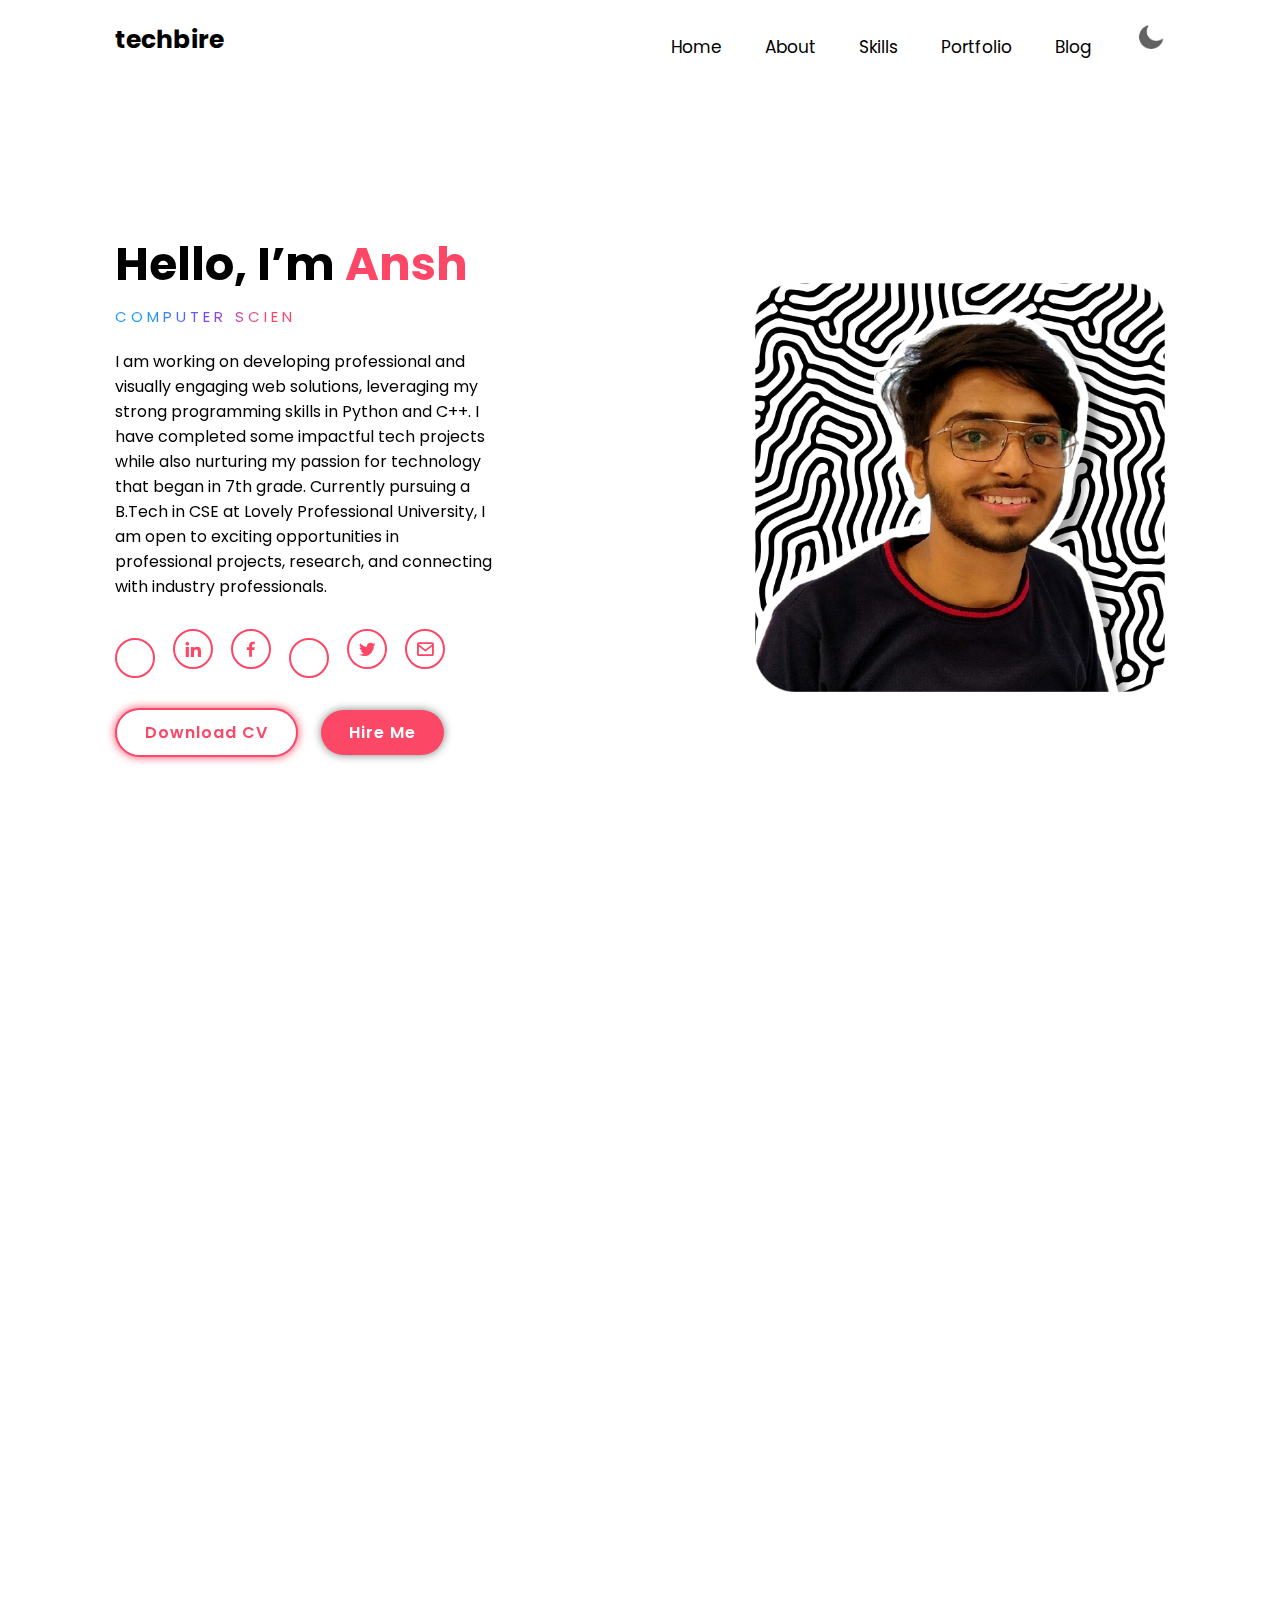
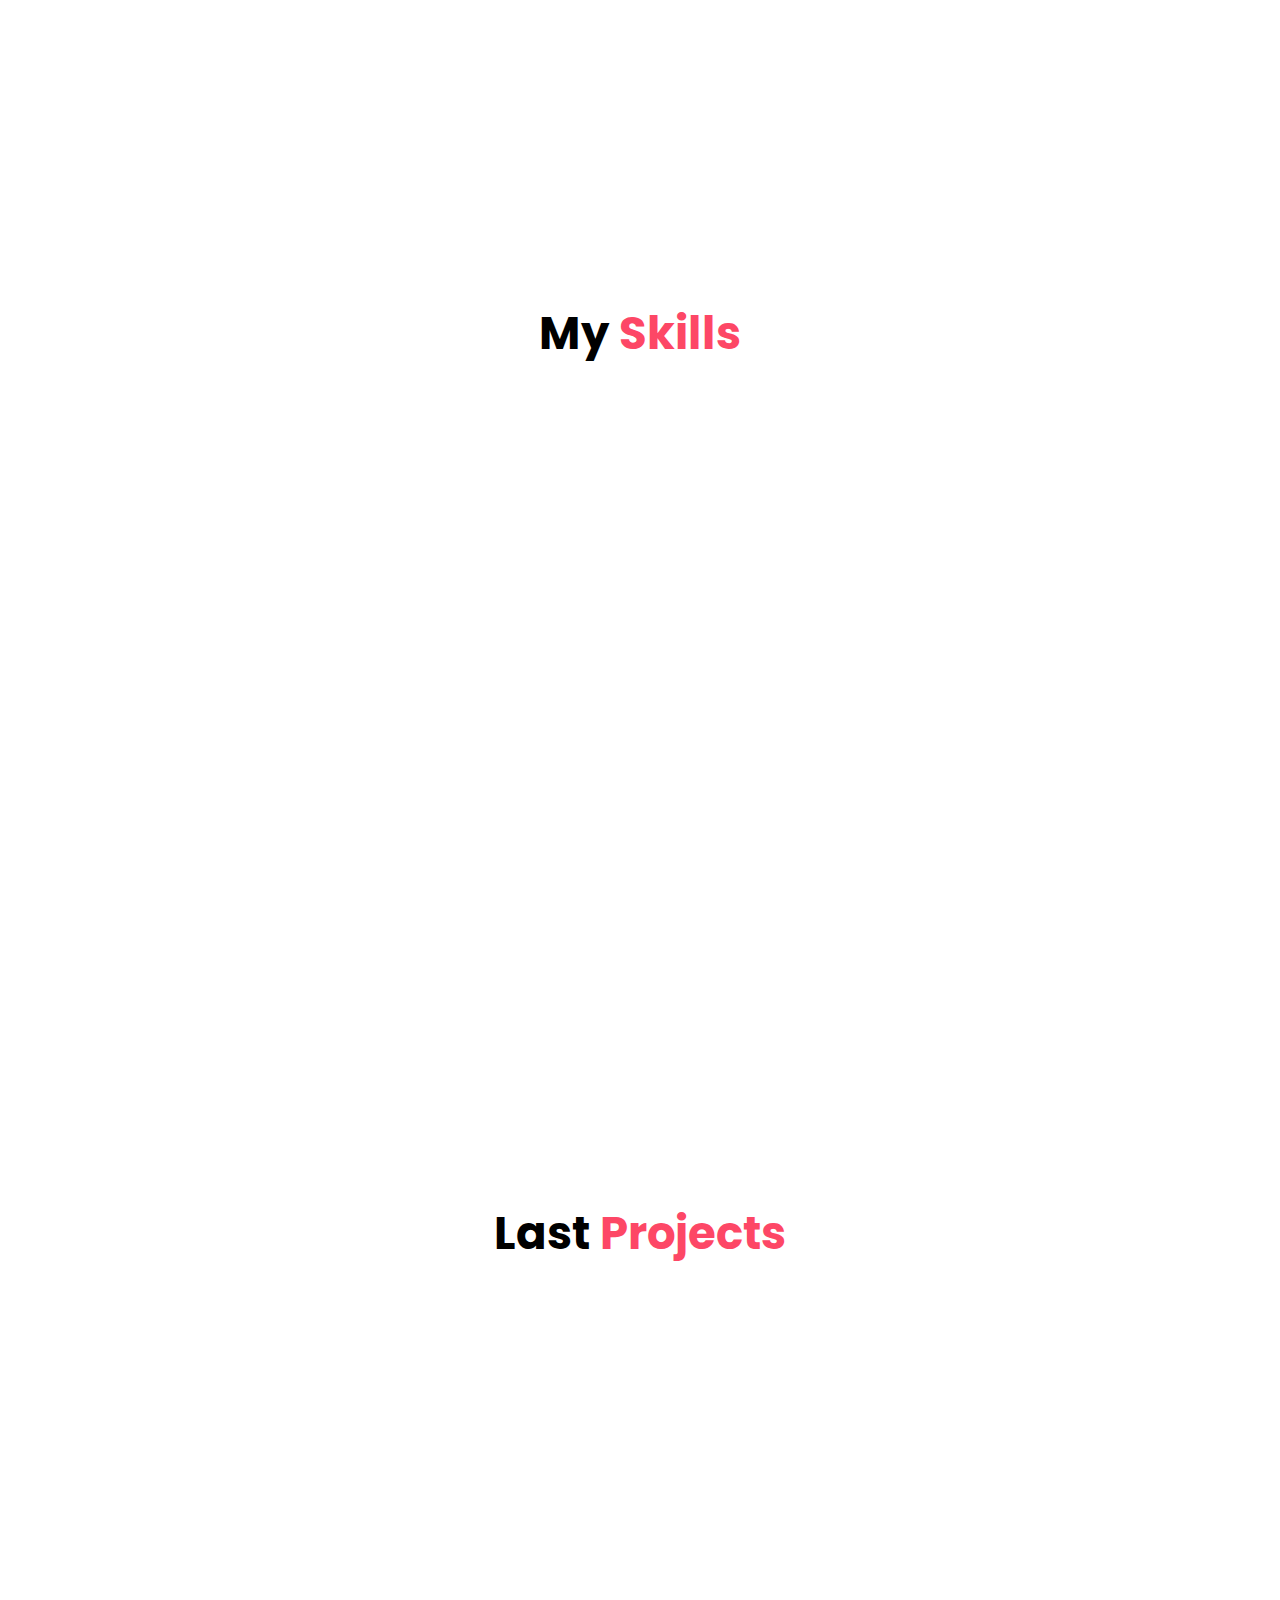
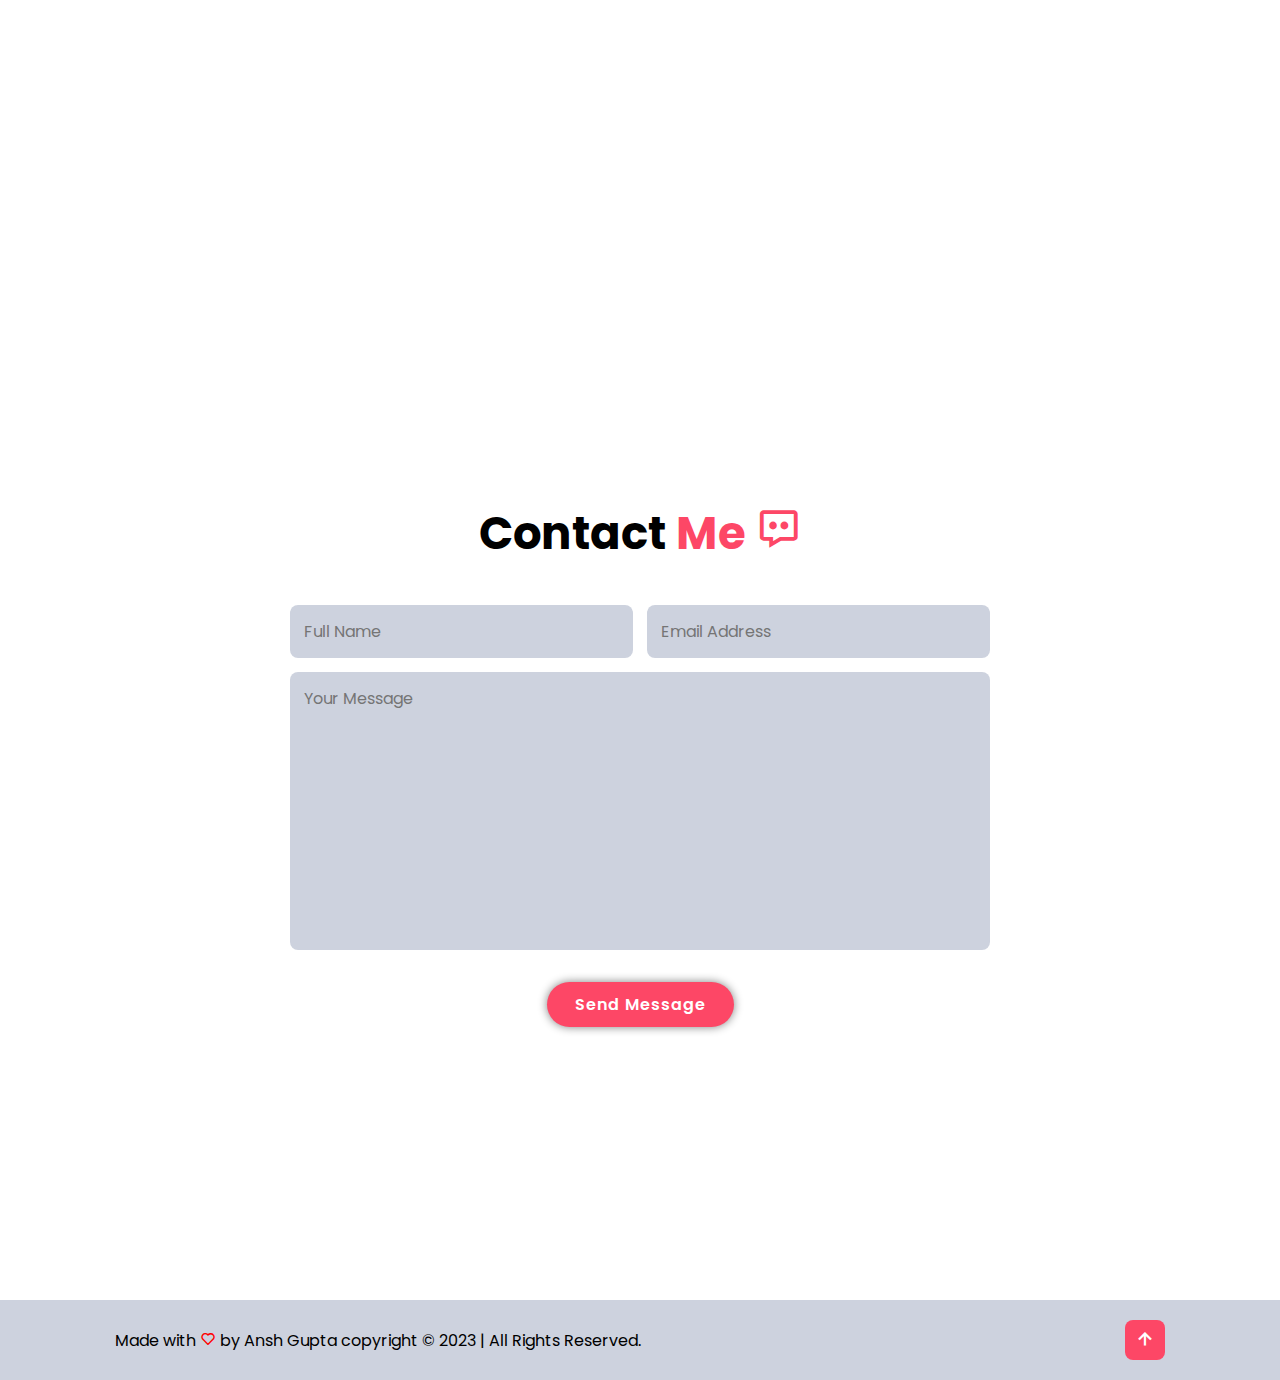
==== commit 93720c30: "Update index.html" ====
--- a/index.html
+++ b/index.html
@@ -22,7 +22,7 @@
         <nav class="navbar">
             <a href="#home" class="active">Home</a>
             <a href="#about">About</a>
-            <a href="#services">Services</a>
+            <a href="#skills">Skills</a>
             <a href="#portfolio">Portfolio</a>
             <a href="https://www.techbire.blogspot.com">Blog</a>
             <img src="assets/moon.png" id="icon">
@@ -86,19 +86,12 @@
             experience with clients across a variety of industries.</p>
            
             <div class="tab-titles"data-aos="fade-left">
-            <p class="tab-links active-link" onclick="opentab('skills')">Skills</p>
-            <p class="tab-links"onclick="opentab('experience')">Experience</p>
+            <p class="tab-links active-link" onclick="opentab('experience')">Experience</p>
             <p class="tab-links"onclick="opentab('education')">Education</p>
             <p class="tab-links"onclick="opentab('certification')">Certification</p>
         </div>
-        <div class="tab-contents active-tab" id="skills">
-            <ul>
-                <li><span>MERN Stack Developer</span><br>Building Website</li>
-                <li><span>Python and C++</span><br>Programming Languages </li>
-       
-
-        </div>
-        <div class="tab-contents" id="experience">
+     
+        <div class="tab-contents active-tab" id="experience">
             <ul>
                 <li><span>Dailyhunt</span><br>Tech Content Writer<br>2020-2021</li>
                 <li><span>Techbire</span><br>Founder | Blogger<br>2017-2020</li>
@@ -120,36 +113,84 @@
         </div>
     </section>
    
-    <!-- Services section -->
-    <section class="services" id="services">
-        <h2 class="heading">My <span>Services</span></h2>
-        <div class="services-container">
-
-            <div class="services-box" data-aos="slide-right">
-                <i class="bx bx-code-alt"></i>
-                <h3>Frontend Development</h3>
-                <p>Specialize in crafting the visual and interactive elements that users see and interact with on the front end.
-                    Ensure that your website looks great and functions seamlessly.</p>
-                
-            </div>
-
-            <div class="services-box"data-aos="fade-right">
-                <i class="bx bx-mobile-alt"></i>
-                <h3>Responsive Web Design</h3>
-                <p>Specialize in designing websites that not only scale beautifully but also offer a consistent and Responsivness is about creating websites that look great from desktops to smartphones. </p>
-                
-            </div>
-
-            <div class="services-box" data-aos="fade-left">
-                <i class='bx bxl-python'></i>
-                <h3>Python Development</h3>
-                <p>Learning to build the logic, and create project that used in real life for like- BMI and Tip calculator and Remainder app.
-                </p>
-                
-            </div>
-         </div>
-    </section>
-
+    <!-- Skills section -->
+  
+    <section id="skills" class="services">
+        <div class="ser-title">
+            <h2 class="heading">My <span>Skills</span></h2>
+        </div>       
+        <div class="services-box" data-aos="slide-right">
+        <div class="box">            
+              <h2 style="text-align:left;font-size:x-large;color:#fd4766;">Languages &nbsp; &nbsp;</h2>
+               <div>
+                 <figure class="item" style="display:inline-block;">
+                   <a href="https://www.cprogramming.com" target="_blank" rel="noreferrer"> <img src="https://raw.githubusercontent.com/arasgungore/arasgungore/main/icons/c.svg" alt="c" width="40" height="40" /> </a>
+                   <figcaption style="text-align:center;"><b>C</b></figcaption>
+                 </figure>
+                 &nbsp; &nbsp; &nbsp; &nbsp;
+                 <figure class="item" style="display:inline-block;">
+                   <a href="https://www.cplusplus.com" target="_blank" rel="noreferrer"> <img src="https://raw.githubusercontent.com/arasgungore/arasgungore/main/icons/cplusplus.svg" alt="cplusplus" width="40" height="40" /> </a>
+                   <figcaption style="text-align:center;"><b>C++</b></figcaption>
+                 </figure>
+                 &nbsp; &nbsp; &nbsp; &nbsp;
+       
+                 
+                 <figure class="item" style="display:inline-block;">
+                   <a href="https://www.python.org" target="_blank" rel="noreferrer"> <img src="https://raw.githubusercontent.com/devicons/devicon/master/icons/python/python-original.svg" alt="python" width="40" height="40" /> </a>
+                   <figcaption style="text-align:center;"><b>Python</b></figcaption>
+                 </figure>
+                 &nbsp; &nbsp; &nbsp; &nbsp;
+       
+       
+                 <figure class="item" style="display:inline-block;">
+                   <a href="https://developer.mozilla.org/en-US/docs/Web/JavaScript" target="_blank" rel="noreferrer"> <img src="https://raw.githubusercontent.com/devicons/devicon/master/icons/javascript/javascript-original.svg" alt="javascript" width="40" height="40" /> </a>
+                   <figcaption style="text-align:center;"><b>JavaScript</b></figcaption>
+                 </figure>
+                 &nbsp; &nbsp; &nbsp; &nbsp;
+                </div>
+               </div>
+       
+               <div class="box">
+                 <h2 style="text-align:left;font-size:x-large;color:#fd4766;">Technologies &nbsp; &nbsp;</h2>
+       
+               
+                 
+                 <figure class="item" style="display:inline-block;">
+                   <a href="https://git-scm.com" target="_blank" rel="noreferrer"> <img src="https://raw.githubusercontent.com/arasgungore/arasgungore/main/icons/git.svg" alt="git" width="40" height="40" /> </a>
+                   <figcaption style="text-align:center;"><b>Git</b></figcaption>
+                 </figure>
+                 &nbsp; &nbsp; &nbsp; &nbsp;
+       
+                 
+                 <figure class="item" style="display:inline-block;">
+                   <a href="https://www.linux.org" target="_blank" rel="noreferrer"> <img src="https://raw.githubusercontent.com/devicons/devicon/master/icons/linux/linux-original.svg" alt="linux" width="40" height="40" /> </a>
+                   <figcaption style="text-align:center;"><b>Linux</b></figcaption>
+                 </figure>
+                 &nbsp; &nbsp; &nbsp; &nbsp;
+               </div>
+       
+       
+               <div class="box">
+                   <h2 style="text-align:left;font-size:x-large;color:#fd4766;">Libraries &nbsp; &nbsp;</h2>     
+                
+                
+                 
+                 <figure class="item" style="display:inline-block;">
+                   <a href="https://numpy.org" target="_blank" rel="noreferrer"> <img src="https://raw.githubusercontent.com/arasgungore/arasgungore/main/icons/numpy.svg" alt="numpy" width="40" height="40" /> </a>
+                   <figcaption style="text-align:center;"><b>NumPy</b></figcaption>
+                 </figure>
+                 &nbsp; &nbsp; &nbsp; &nbsp;
+                 
+                 <figure class="item" style="display:inline-block;">
+                   <a href="https://pandas.pydata.org" target="_blank" rel="noreferrer"> <img src="https://raw.githubusercontent.com/devicons/devicon/master/icons/pandas/pandas-original.svg" alt="pandas" width="40" height="40" /> </a>
+                   <figcaption style="text-align:center;"><b>Pandas</b></figcaption>
+                 </figure>
+                 &nbsp; &nbsp; &nbsp; &nbsp;
+               </div>
+          </section>
+          <!-- ======= End Skills Section ======= -->
+    
+    
 
     <!-- projects section -->
     <section class="portfolio" id="portfolio">
--- a/style.css
+++ b/style.css
@@ -278,40 +278,52 @@
 .tab-contents.active-tab{
     display: block;
 }
-/**********************services****************/
-.services h2{
-    margin-bottom: 5rem;
-}
-.services-container{
-    display: flex;
-    justify-content: center;
-    text-align: center;
+/**********************skills****************/
+
+
+.box{
+    background-color: rgba(201, 207, 220, 0.933);
+    padding: 23px;
+    border-radius: 5px;
+    width: 600px; /* Adjust the width as needed */
+    margin: 35px;
+    transition: ease-in-out 0s;
     flex-wrap: wrap;
-    gap: 2rem;
-}
-.services-container .services-box{
-    flex: 1 1 30rem;
-    background: var(--seconde-bg-color);
-    padding: 3rem 2rem 4rem;
-    border-radius: 2rem;
-    text-align: center;
-    border: .2rem solid var(--bg-color);
-   
-}
-.services-container .services-box:hover{
-    border: .2rem solid var(--main-color);
-    transform: scale(1.02);}
-.services-box i{
-    font-size: 6rem;
-    color: var(--main-color);
-}
-.services-box h3{
-    font-size: 2.6rem;
-}
-.services-box p {
-    font-size: 1.6rem;
-    margin: 2rem 2rem 3rem;
-}
+    display: flex;
+}
+.services {    
+    text-align:center;
+    justify-content: center;
+    align-items: center;
+    text-decoration: none;
+}
+
+.services-box{
+    padding-left: 24%;
+}
+
+.box img{
+transition: 0.3s ease;
+width: 50px; /* Adjust the width as needed */
+height: 50px;
+
+
+}
+
+.box img:hover{
+    transform: scale(1.22);
+
+}
+
+ 
+.box{
+transition: 0.3s ease;
+}
+    
+.box:hover{
+transform: scale(1.05);
+}
+
 
 
 /***********portfolio****************/
@@ -484,28 +496,3 @@
 }
 }
 
-@media(max-width:909px){
-    nav #icon{
-        display:block;
-
-    }
-    .navbar a{ position: fixed;
-        width:100px;
-        height: 100vh;
-        top:80px;
-        left:0;
-        text-align:center;
-        display:block;
-        margin:50px 0;
-        line-height:30px;
-        font-size:20px;
-        a.active,a:hover{
-        border:none;
-        }
-        nav a.show{
-            left:0;
-            
-        }
-
-
-    }}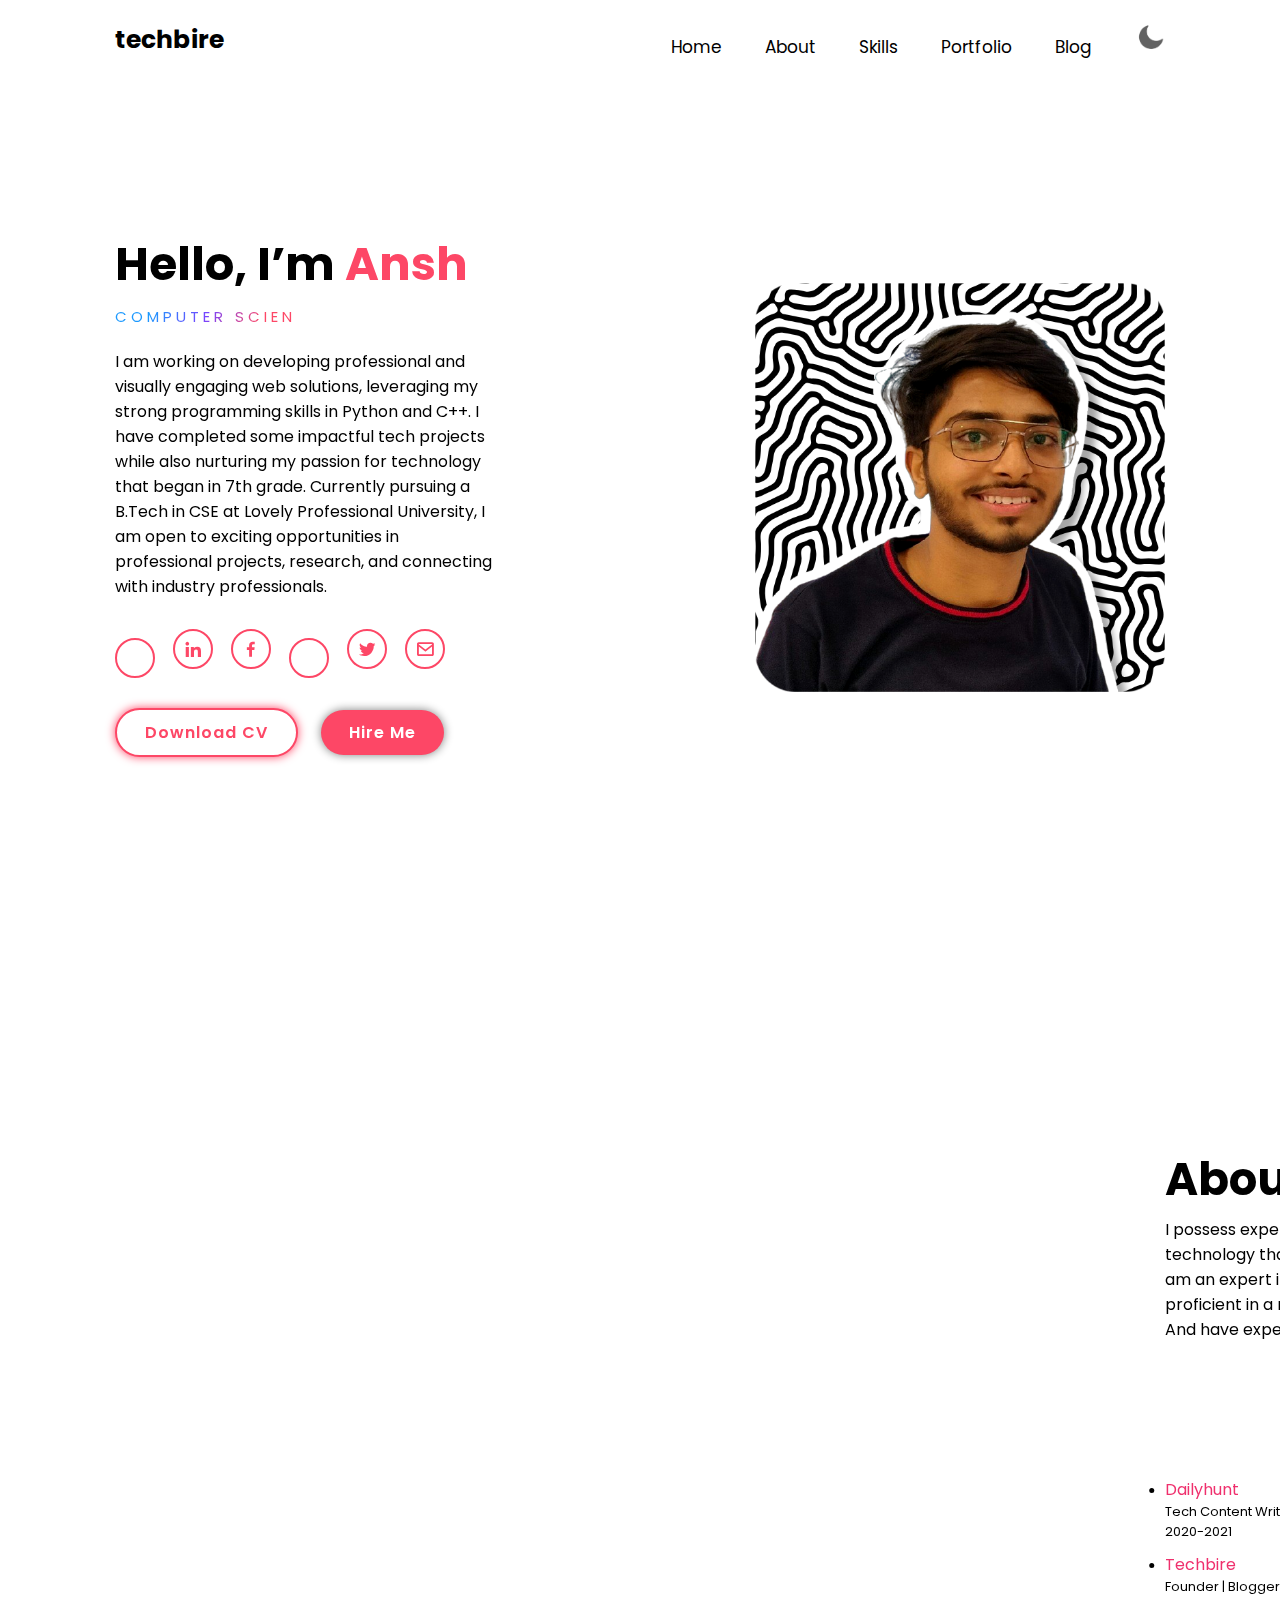
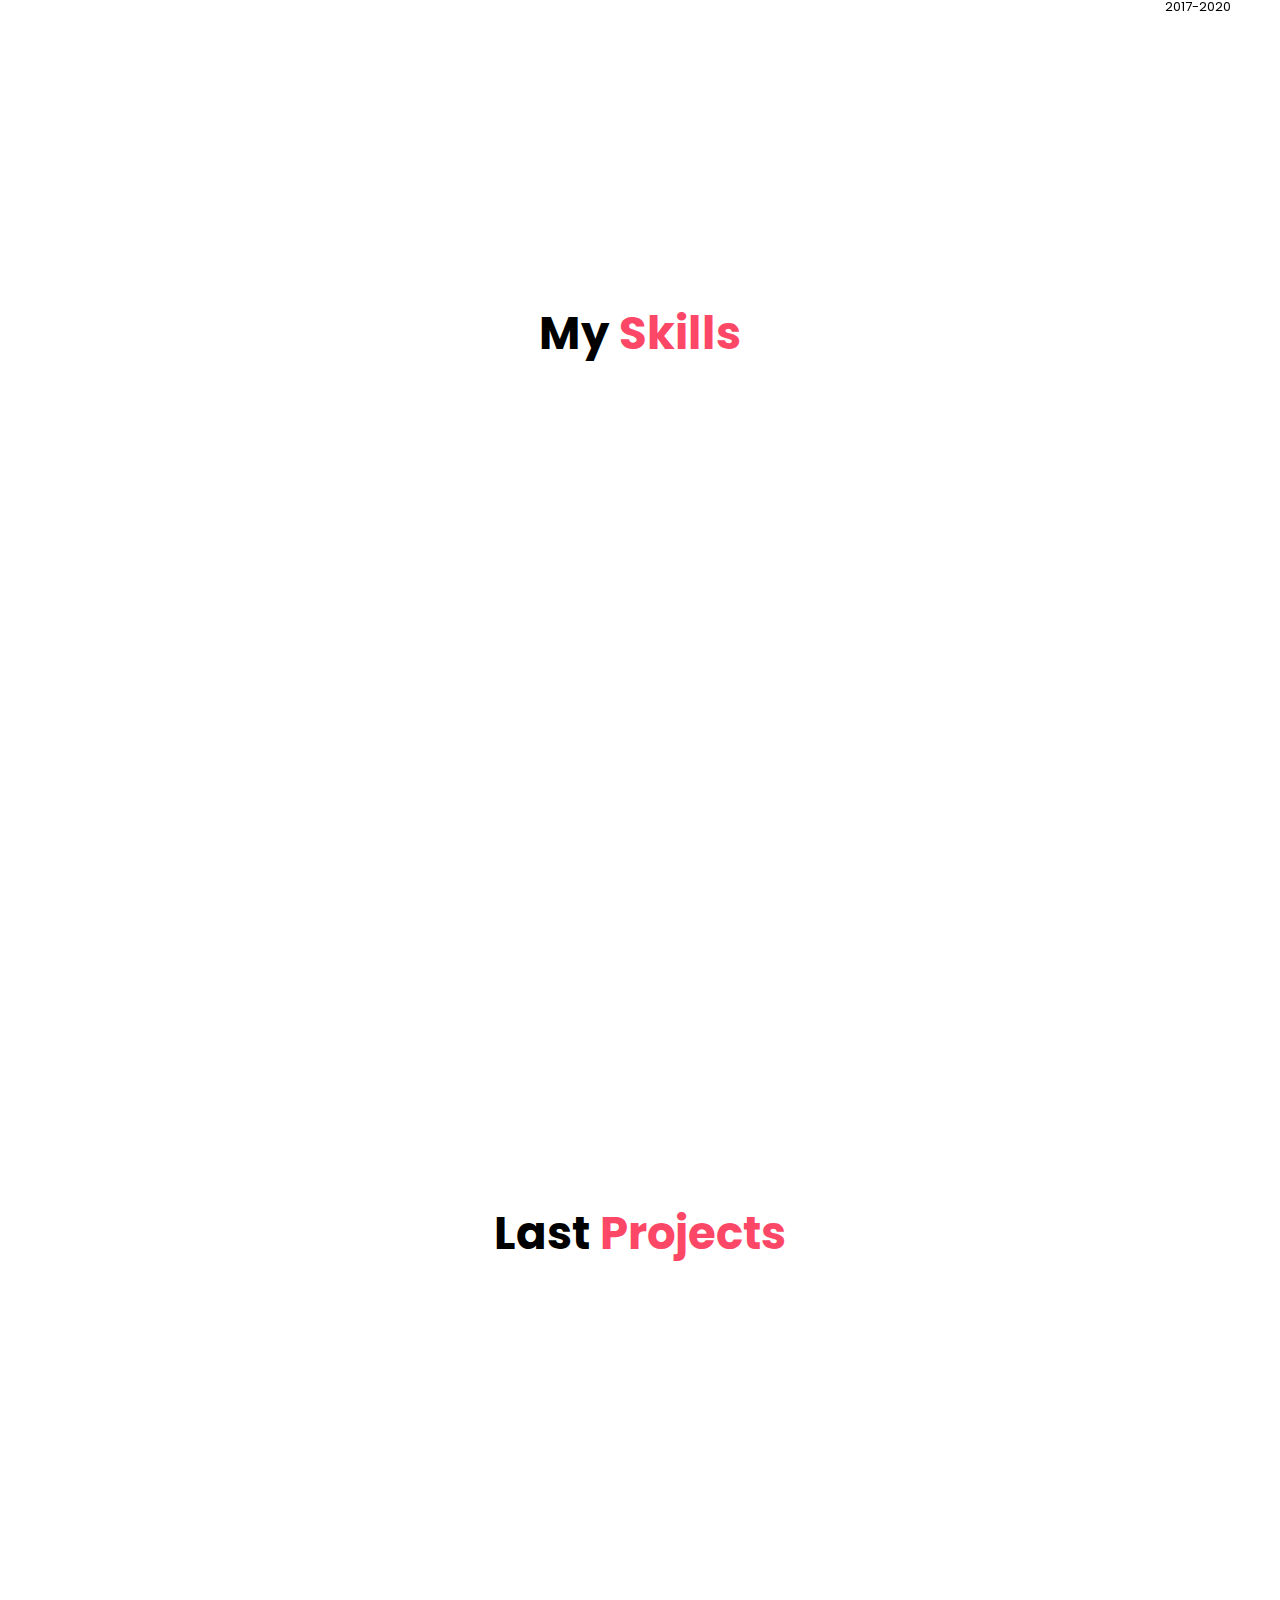
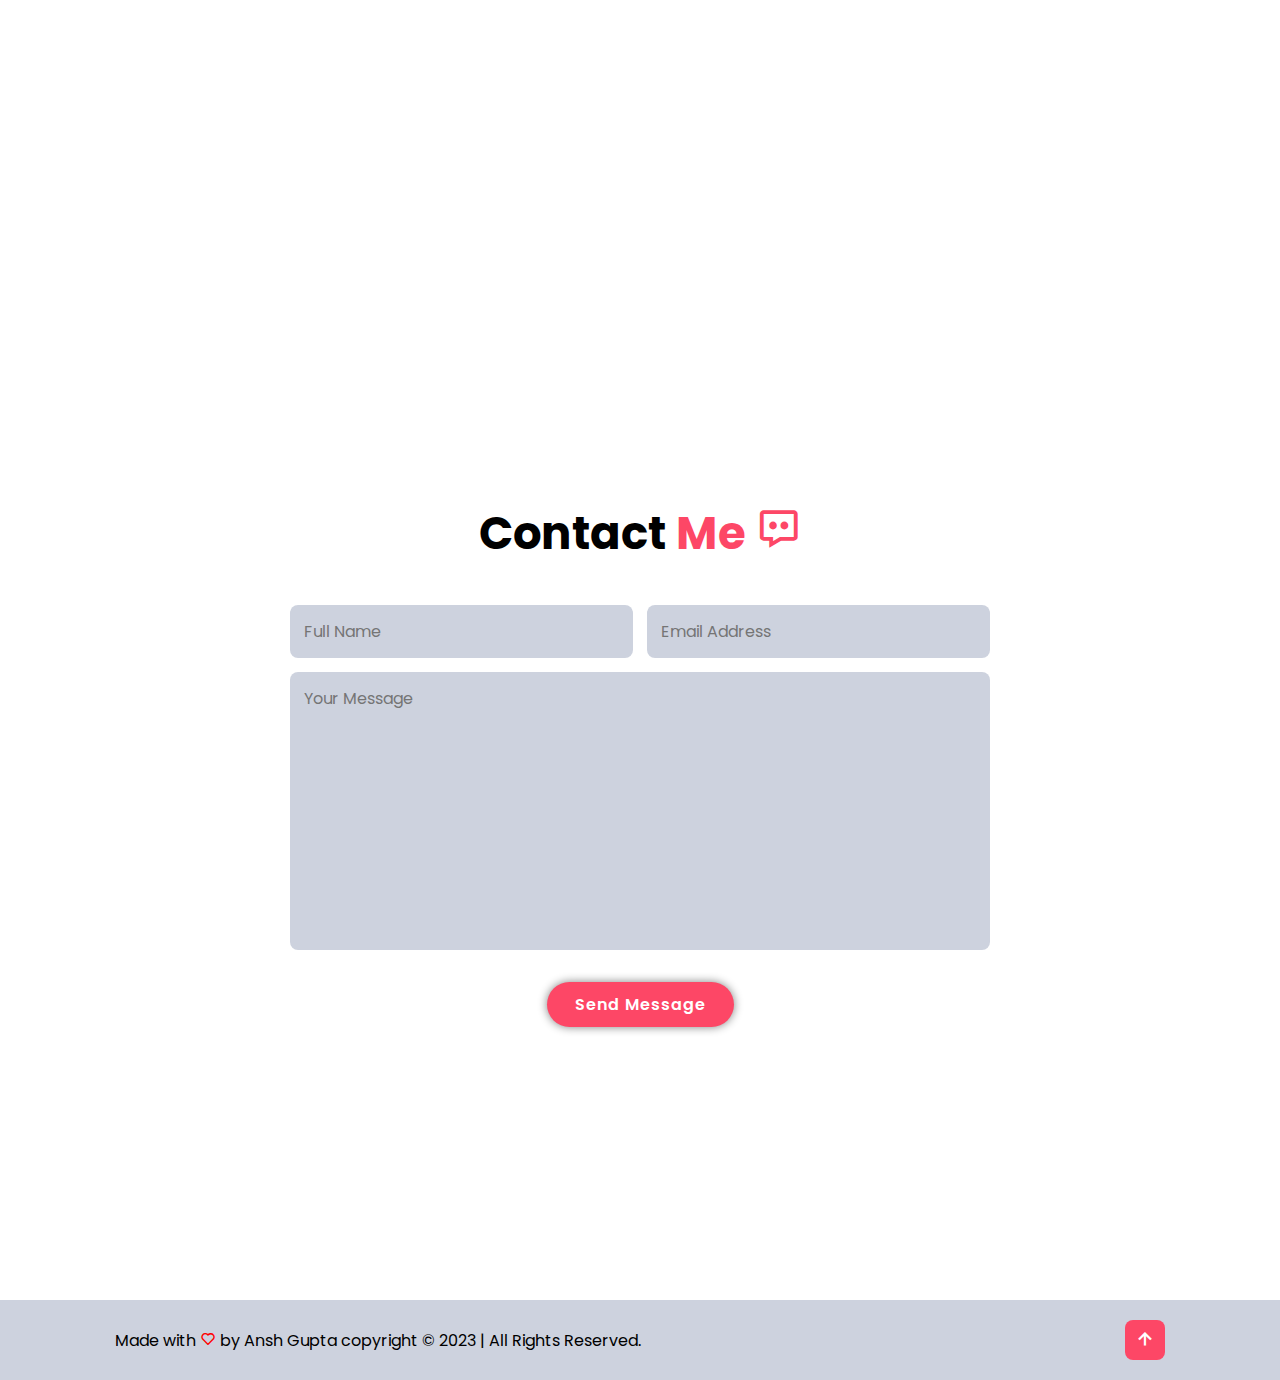
==== commit c7f10f20: "Update index.html" ====
--- a/index.html
+++ b/index.html
@@ -77,7 +77,7 @@
             <img src="assets/x.jpg" alt="">
         </div>
 
-        <div class="about-content"data-aos="zoom-in-up">
+        <div class="about-content"data-aos="slide-left">
             <h2 class="heading">About <span>Me</span></h2>
             <p>I possess expertise as a Web Developer and have a deep enthusiasm for technology
                 that are both aesthetically pleasing and highly functional.
@@ -119,8 +119,8 @@
         <div class="ser-title">
             <h2 class="heading">My <span>Skills</span></h2>
         </div>       
-        <div class="services-box" data-aos="slide-right">
-        <div class="box">            
+        <div class="services-box" data-aos="fade-left">
+        <div class="box"data-aos="fade-left">            
               <h2 style="text-align:left;font-size:x-large;color:#fd4766;">Languages &nbsp; &nbsp;</h2>
                <div>
                  <figure class="item" style="display:inline-block;">
@@ -150,7 +150,7 @@
                 </div>
                </div>
        
-               <div class="box">
+               <div class="box"data-aos="slide-right">
                  <h2 style="text-align:left;font-size:x-large;color:#fd4766;">Technologies &nbsp; &nbsp;</h2>
        
                
@@ -170,7 +170,7 @@
                </div>
        
        
-               <div class="box">
+               <div class="box"data-aos="fade-left">
                    <h2 style="text-align:left;font-size:x-large;color:#fd4766;">Libraries &nbsp; &nbsp;</h2>     
                 
                 
--- a/style.css
+++ b/style.css
@@ -290,6 +290,8 @@
     transition: ease-in-out 0s;
     flex-wrap: wrap;
     display: flex;
+    background: var(--seconde-bg-color);
+
 }
 .services {    
     text-align:center;
@@ -300,6 +302,7 @@
 
 .services-box{
     padding-left: 24%;
+  
 }
 
 .box img{
@@ -324,7 +327,7 @@
 transform: scale(1.05);
 }
 
-
+.box b{color:  var(--text-color);}
 
 /***********portfolio****************/
 .portfolio h2 {
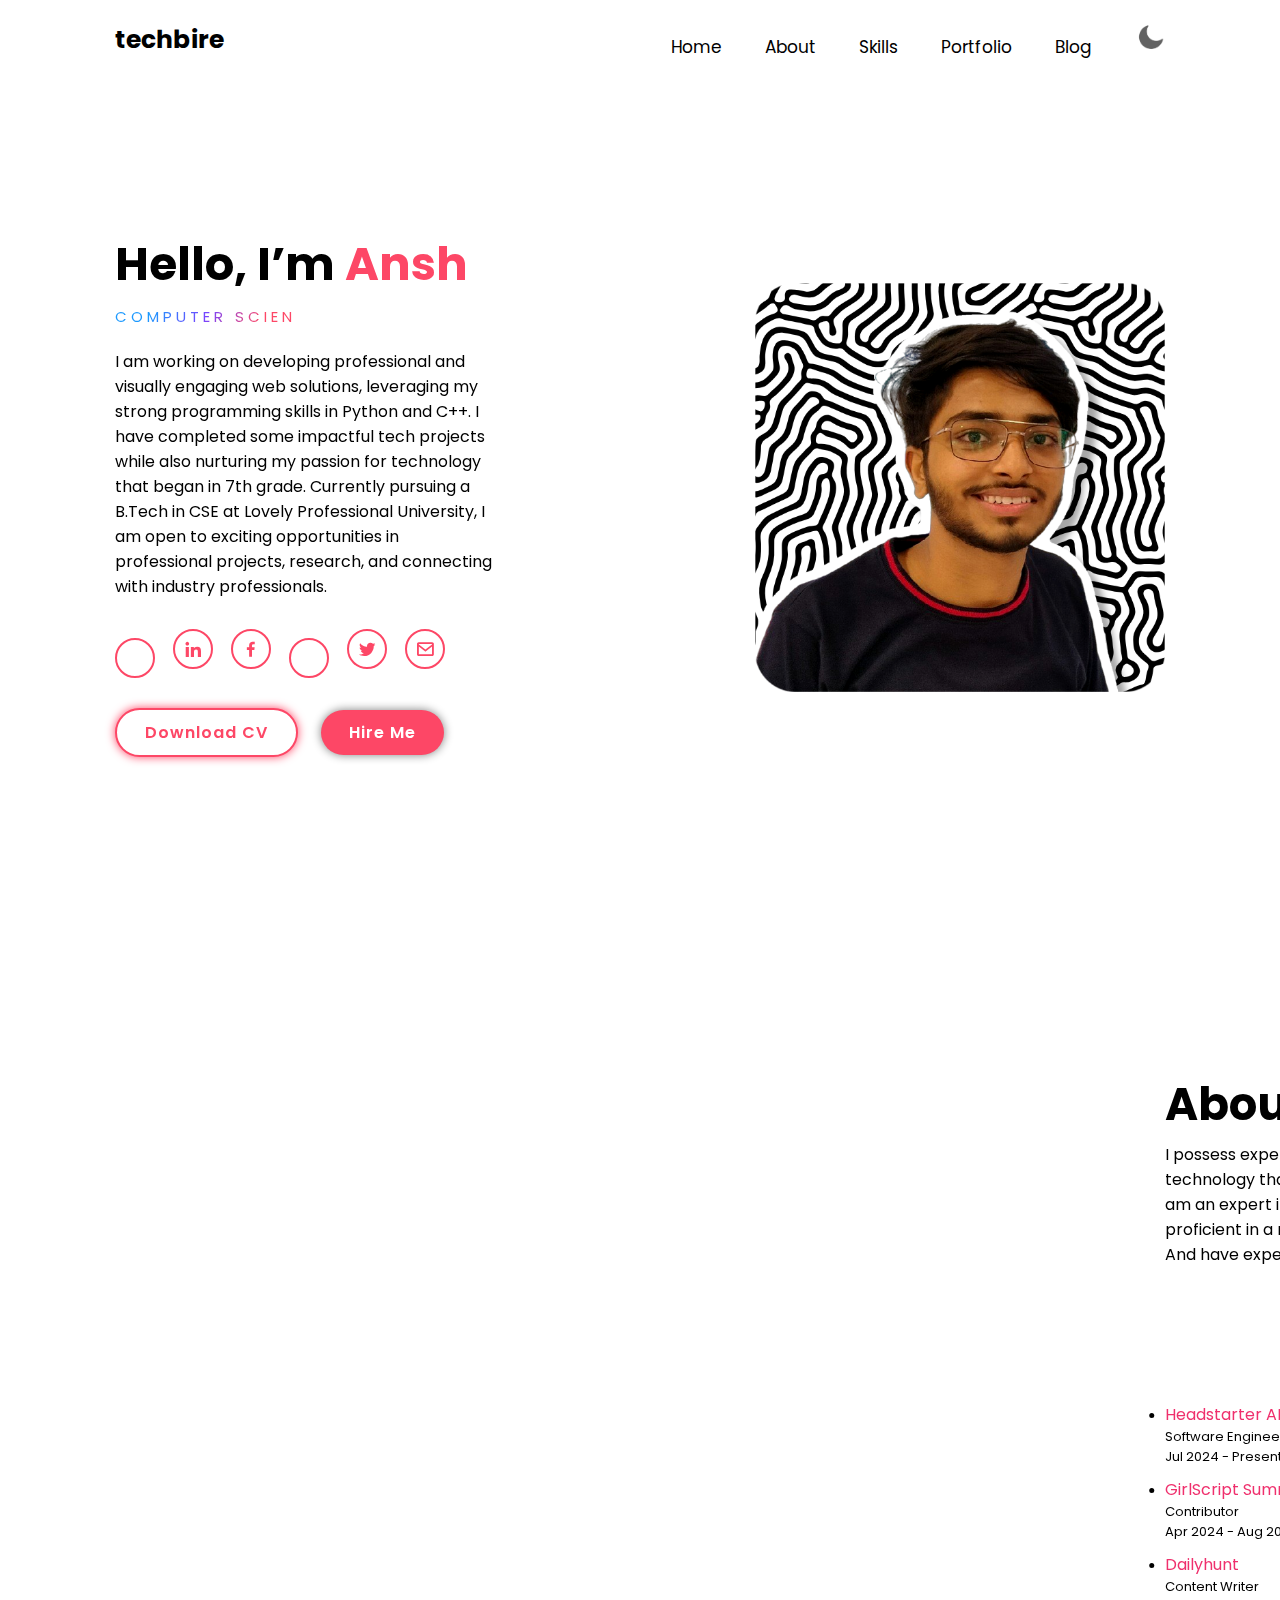
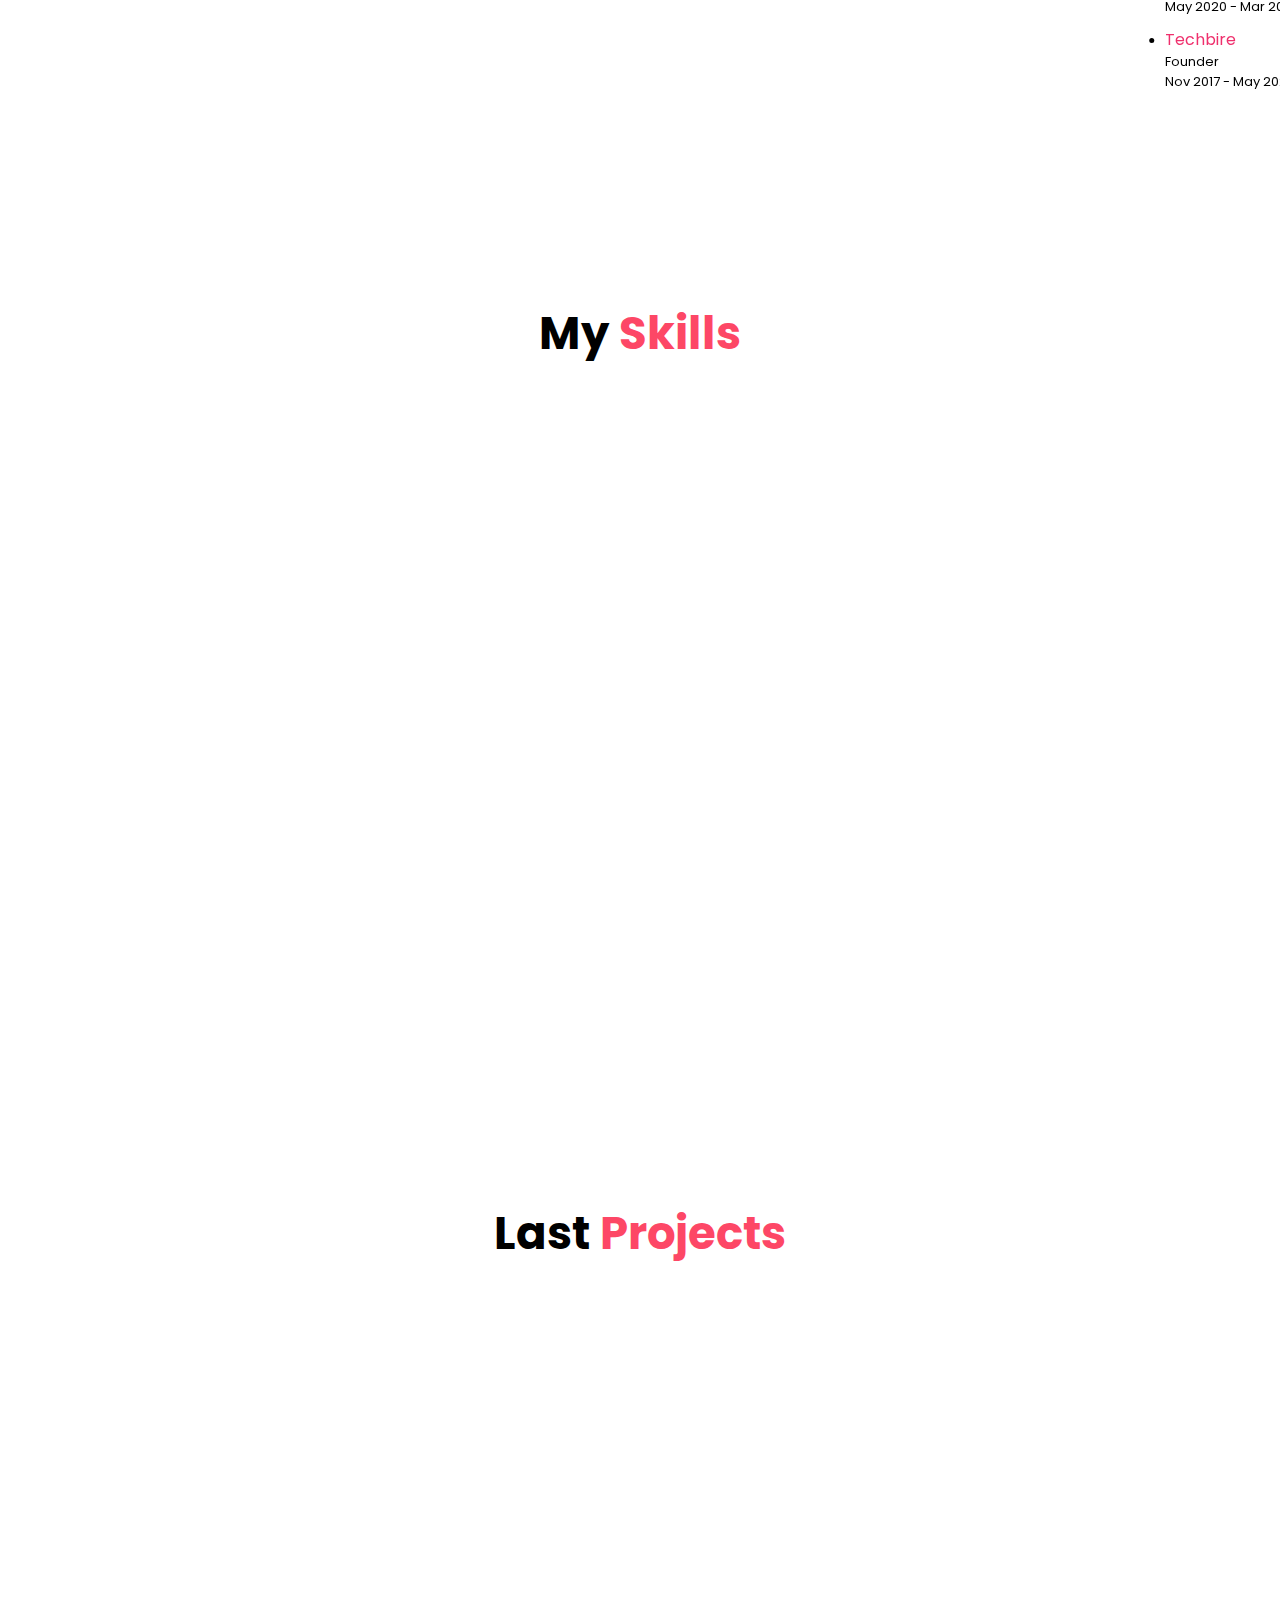
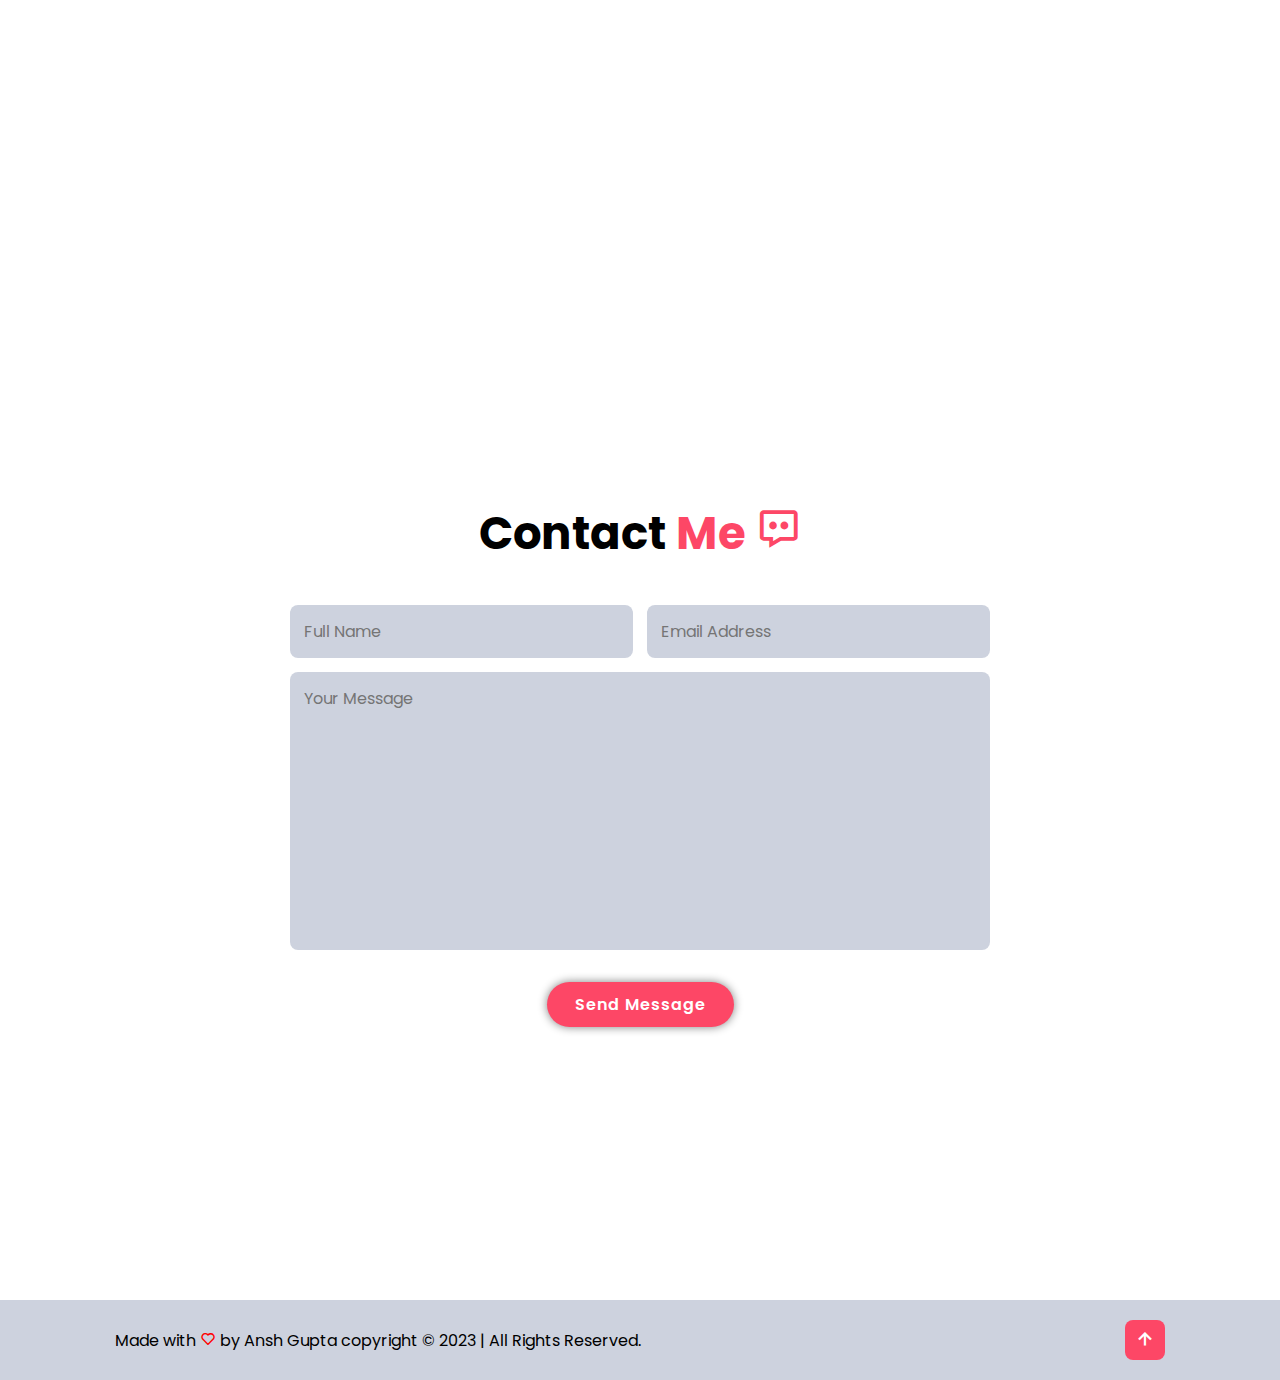
==== commit 0e7dc1d9: "Update index.html" ====
--- a/index.html
+++ b/index.html
@@ -70,126 +70,288 @@
         </div>
     </section>
 
-    
-    <!-- About section -->
-    <section class="about" id="about">
-        <div class="about-img"data-aos="fade-left">
-            <img src="assets/x.jpg" alt="">
-        </div>
-
-        <div class="about-content"data-aos="slide-left">
-            <h2 class="heading">About <span>Me</span></h2>
-            <p>I possess expertise as a Web Developer and have a deep enthusiasm for technology
-                that are both aesthetically pleasing and highly functional.
-            I am an expert in designing user-friendly and attractive interfaces. I am
-            proficient in a range of programming language including Python and C++. And have
-            experience with clients across a variety of industries.</p>
-           
-            <div class="tab-titles"data-aos="fade-left">
-            <p class="tab-links active-link" onclick="opentab('experience')">Experience</p>
-            <p class="tab-links"onclick="opentab('education')">Education</p>
-            <p class="tab-links"onclick="opentab('certification')">Certification</p>
-        </div>
-     
-        <div class="tab-contents active-tab" id="experience">
-            <ul>
-                <li><span>Dailyhunt</span><br>Tech Content Writer<br>2020-2021</li>
-                <li><span>Techbire</span><br>Founder | Blogger<br>2017-2020</li>
-      
-
-        </div>
-        <div class="tab-contents" id="education">
-            <ul>
-                <li><span>2023-Present</span><br>Lovely Professional University <br>Phagwara, Punjab</li>
-
-        </div>
-        <div class="tab-contents" id="certification">
-            <ul>
-                <li><span>Google</span><br>Crash Course on Python<br>Issued Oct 2023</li>
-                <li><span>freeCodeCamp</span><br>Responsive Web Design<br>Issued Sep 2023</li>
- 
-                
-            
-        </div>
-    </section>
-   
-    <!-- Skills section -->
-  
-    <section id="skills" class="services">
-        <div class="ser-title">
-            <h2 class="heading">My <span>Skills</span></h2>
-        </div>       
-        <div class="services-box" data-aos="fade-left">
-        <div class="box"data-aos="fade-left">            
-              <h2 style="text-align:left;font-size:x-large;color:#fd4766;">Languages &nbsp; &nbsp;</h2>
-               <div>
-                 <figure class="item" style="display:inline-block;">
-                   <a href="https://www.cprogramming.com" target="_blank" rel="noreferrer"> <img src="https://raw.githubusercontent.com/arasgungore/arasgungore/main/icons/c.svg" alt="c" width="40" height="40" /> </a>
-                   <figcaption style="text-align:center;"><b>C</b></figcaption>
-                 </figure>
-                 &nbsp; &nbsp; &nbsp; &nbsp;
-                 <figure class="item" style="display:inline-block;">
-                   <a href="https://www.cplusplus.com" target="_blank" rel="noreferrer"> <img src="https://raw.githubusercontent.com/arasgungore/arasgungore/main/icons/cplusplus.svg" alt="cplusplus" width="40" height="40" /> </a>
-                   <figcaption style="text-align:center;"><b>C++</b></figcaption>
-                 </figure>
-                 &nbsp; &nbsp; &nbsp; &nbsp;
-       
-                 
-                 <figure class="item" style="display:inline-block;">
-                   <a href="https://www.python.org" target="_blank" rel="noreferrer"> <img src="https://raw.githubusercontent.com/devicons/devicon/master/icons/python/python-original.svg" alt="python" width="40" height="40" /> </a>
-                   <figcaption style="text-align:center;"><b>Python</b></figcaption>
-                 </figure>
-                 &nbsp; &nbsp; &nbsp; &nbsp;
-       
-       
-                 <figure class="item" style="display:inline-block;">
-                   <a href="https://developer.mozilla.org/en-US/docs/Web/JavaScript" target="_blank" rel="noreferrer"> <img src="https://raw.githubusercontent.com/devicons/devicon/master/icons/javascript/javascript-original.svg" alt="javascript" width="40" height="40" /> </a>
-                   <figcaption style="text-align:center;"><b>JavaScript</b></figcaption>
-                 </figure>
-                 &nbsp; &nbsp; &nbsp; &nbsp;
-                </div>
-               </div>
-       
-               <div class="box"data-aos="slide-right">
-                 <h2 style="text-align:left;font-size:x-large;color:#fd4766;">Technologies &nbsp; &nbsp;</h2>
-       
-               
-                 
-                 <figure class="item" style="display:inline-block;">
-                   <a href="https://git-scm.com" target="_blank" rel="noreferrer"> <img src="https://raw.githubusercontent.com/arasgungore/arasgungore/main/icons/git.svg" alt="git" width="40" height="40" /> </a>
-                   <figcaption style="text-align:center;"><b>Git</b></figcaption>
-                 </figure>
-                 &nbsp; &nbsp; &nbsp; &nbsp;
-       
-                 
-                 <figure class="item" style="display:inline-block;">
-                   <a href="https://www.linux.org" target="_blank" rel="noreferrer"> <img src="https://raw.githubusercontent.com/devicons/devicon/master/icons/linux/linux-original.svg" alt="linux" width="40" height="40" /> </a>
-                   <figcaption style="text-align:center;"><b>Linux</b></figcaption>
-                 </figure>
-                 &nbsp; &nbsp; &nbsp; &nbsp;
-               </div>
-       
-       
-               <div class="box"data-aos="fade-left">
-                   <h2 style="text-align:left;font-size:x-large;color:#fd4766;">Libraries &nbsp; &nbsp;</h2>     
-                
-                
-                 
-                 <figure class="item" style="display:inline-block;">
-                   <a href="https://numpy.org" target="_blank" rel="noreferrer"> <img src="https://raw.githubusercontent.com/arasgungore/arasgungore/main/icons/numpy.svg" alt="numpy" width="40" height="40" /> </a>
-                   <figcaption style="text-align:center;"><b>NumPy</b></figcaption>
-                 </figure>
-                 &nbsp; &nbsp; &nbsp; &nbsp;
-                 
-                 <figure class="item" style="display:inline-block;">
-                   <a href="https://pandas.pydata.org" target="_blank" rel="noreferrer"> <img src="https://raw.githubusercontent.com/devicons/devicon/master/icons/pandas/pandas-original.svg" alt="pandas" width="40" height="40" /> </a>
-                   <figcaption style="text-align:center;"><b>Pandas</b></figcaption>
-                 </figure>
-                 &nbsp; &nbsp; &nbsp; &nbsp;
-               </div>
-          </section>
-          <!-- ======= End Skills Section ======= -->
-    
+
+    <style>
+        * {
+          box-sizing: border-box;
+        }
+        
+        /* Create three equal columns that float next to each other */
+        .column {
+          float: left;
+          width: 33.33%;
+          padding: 10px;
+        }
+        
+        /* Clear floats after the columns */
+        .row:after {
+          content: "";
+          display: table;
+          clear: both;
+        }
+        
+        /* Style for certification list */
+        .column ul {
+          list-style: none;
+          padding: 0;
+        }
+        
+        .column li {
+          padding: 15px;
+          margin-bottom: 10px;
+          border-radius: 5px;
+          box-shadow: 0 2px 4px rgba(0, 0, 0, 0.1);
+        } 
+        
+        .column a {
+          color: #007BFF;
+          text-decoration: none;
+        }
+        
+        .column a:hover {
+          text-decoration: underline;
+        }
+        </style>
+
+        
+        <!-- About section -->
+        <section class="about" id="about">
+            <div class="about-img" data-aos="fade-left">
+                <img src="assets/x.jpg" alt="">
+            </div>
+        
+            <div class="about-content" data-aos="slide-left">
+                <h2 class="heading">About <span>Me</span></h2>
+                <p>I possess expertise as a Web Developer and have a deep enthusiasm for technology
+                    that are both aesthetically pleasing and highly functional.
+                    I am an expert in designing user-friendly and attractive interfaces. I am
+                    proficient in a range of programming language including Python and C++. And have
+                    experience with clients across a variety of industries.</p>
+        
+                <div class="tab-titles" data-aos="fade-left">
+                    <p class="tab-links active-link" onclick="opentab('experience')">Experience</p>
+                    <p class="tab-links" onclick="opentab('education')">Education</p>
+                    <p class="tab-links" onclick="opentab('certification')">Certification</p>
+                </div>
+        
+                <div class="tab-contents active-tab" id="experience">
+                    <ul>
+                        <li><span>Headstarter AI</span><br>Software Engineering Fellow<br>Jul 2024 - Present</li>
+                        <li><span>GirlScript Summer of Code 2024</span><br>Contributor<br>Apr 2024 - Aug 2024</li>
+                        <li><span>Dailyhunt</span><br>Content Writer<br>May 2020 - Mar 2021</li>
+                        <li><span>Techbire</span><br>Founder<br>Nov 2017 - May 2020</li>
+                    </ul>
+                </div>
+                <div class="tab-contents" id="education">
+                    <ul>
+                        <li><span>2023-Present</span><br>Lovely Professional University <br>Phagwara, Punjab</li>
+                    </ul>
+                </div>
+                <div class="tab-contents" id="certification">
+                    <div class="row">
+                        <div class="column">
+                            <ul>
+                                <li>
+                                    <span>freeCodeCamp</span><br>
+                                    Responsive Web Design<br>
+                                    Issued Sep 2023<br>
+                                    <a href="https://freecodecamp.org/certification/techbire/responsive-web-design" target="_blank">Certificate</a>
+                                </li>
+                                <li>
+                                    <span>Great Learning</span><br>
+                                    SQL for Data Science<br>
+                                    Issued Feb 2024<br>
+                                    <a href="https://d9jmtjs5r4cgq.cloudfront.net/ComplementaryCourseCertificate/4194139/original/ANSH_GUPTA20240219-69-mc1g9u.jpg" target="_blank">Certificate</a>
+                                </li>
+                                <li>
+                                    <span>AGI Scholars</span><br>
+                                    Generative AI Foundations Course<br>
+                                    Issued Mar 2024<br>
+                                    <a href="https://credsverse.com/credentials/76ac01cf-47aa-41d3-8332-0df17f556416" target="_blank">Certificate</a>
+                                </li>
+                                <li>
+                                    <span>University of Minnesota</span><br>
+                                    Software Development Processes and Methodologies<br>
+                                    Issued Apr 2024<br>
+                                    <a href="https://www.coursera.org/account/accomplishments/verify/HNFFLD5P2ZVF" target="_blank">Certificate</a>
+                                </li>
+                                <li>
+                                    <span>Accenture</span><br>
+                                    Accenture Nordics - Developer Job Simulation<br>
+                                    Issued May 2024<br>
+                                    <a href="https://forage-uploads-prod.s3.amazonaws.com/completion-certificates/Accenture%20Nordics/PxenP4rHNE6Bh4nQz_Accenture%20Nordics_5GsrbeBuftQm2Mdfp_1715528011313_completion_certificate.pdf" target="_blank">Certificate</a>
+                                </li>
+                            </ul>
+                        </div>
+                        <div class="column">
+                            <ul>
+                                <li>
+                                    <span>Google</span><br>
+                                    Crash Course on Python<br>
+                                    Issued Oct 2023<br>
+                                    <a href="https://www.coursera.org/account/accomplishments/verify/QMEZ4XFD33ZX" target="_blank">Certificate</a>
+                                </li>
+                                <li>
+                                    <span>University of California, Santa Cruz</span><br>
+                                    C for Everyone: Programming Fundamentals<br>
+                                    Issued Feb 2024<br>
+                                    <a href="https://www.coursera.org/account/accomplishments/verify/TFL723YYRPD2" target="_blank">Certificate</a>
+                                </li>
+                                <li>
+                                    <span>PW Skills</span><br>
+                                    Decode DSA with C++<br>
+                                    Issued Mar 2024<br>
+                                    <a href="https://pwskills.com/learn/certificate/8c5bddcf-fa9e-4785-9735-2de3bd2e9d30/" target="_blank">Certificate</a>
+                                </li>
+                                <li>
+                                    <span>freeCodeCamp</span><br>
+                                    Data Analysis with Python<br>
+                                    Issued Apr 2024<br>
+                                    <a href="https://www.freecodecamp.org/certification/techbire/data-analysis-with-python-v7" target="_blank">Certificate</a>
+                                </li>
+                                <li>
+                                    <span>Amazon Web Services (AWS)</span><br>
+                                    AWS Summit India 2024<br>
+                                    Issued May 2024<br>
+                                    <a href="https://drive.google.com/file/d/1gWe6mfohMic0mTMFo0JwsQV967tO9Vkg/view?usp=sharing" target="_blank">Certificate</a>
+                                </li>
+                            </ul>
+                        </div>
+                        <div class="column">
+                            <ul>
+                                <li>
+                                    <span>META</span><br>
+                                    Introduction to Front-End Development<br>
+                                    Issued Jan 2024<br>
+                                    <a href="https://www.coursera.org/account/accomplishments/verify/5DH2HCXXRWU9" target="_blank">Certificate</a>
+                                </li>
+                                <li>
+                                    <span>Division of Student Welfare - LPU</span><br>
+                                    HackWithVertos - 24 Hour Hackathon<br>
+                                    Issued Mar 2024<br>
+                                    <a href="https://drive.google.com/file/d/1d6EkiAEvWOEu5NiXw3JC7kab7q2_HeKG/view?usp=sharing" target="_blank">Certificate</a>
+                                </li>
+                                <li>
+                                    <span>HKUST</span><br>
+                                    Software Engineering: Implementation and Testing<br>
+                                    Issued Apr 2024<br>
+                                    <a href="https://www.coursera.org/account/accomplishments/verify/NXSP4AQ5R2LW" target="_blank">Certificate</a>
+                                </li>
+                                <li>
+                                    <span>iamneo (Formerly Examly)</span><br>
+                                    Computer Programming<br>
+                                    Issued May 2024<br>
+                                    <a href="https://lpucolab438.examly.io/certificate/U2FsdGVkX1%2FEeVfvMytV5MbK8rrh1Govg9xDvit1ebU%3D" target="_blank">Certificate</a>
+                                </li>
+                               
+                                
+                            </ul>
+                        </div>
+                    </div>
+                </div>
+            </div>
+        </section>
+        
+        <!-- about section ends -->
+
+
+
+<!-- Skills section -->
+<section id="skills" class="services">
+    <div class="ser-title">
+        <h2 class="heading">My <span>Skills</span></h2>
+    </div>       
+    <div class="services-box" data-aos="fade-left">
+        <div class="box" data-aos="fade-left">            
+            <h2 style="text-align:left;font-size:x-large;color:#fd4766;">Languages &nbsp; &nbsp;</h2>
+            <div>
+                <figure class="item" style="display:inline-block;">
+                    <a href="https://www.cprogramming.com" target="_blank" rel="noreferrer">
+                        <img src="https://raw.githubusercontent.com/arasgungore/arasgungore/main/icons/c.svg" alt="c" width="40" height="40" />
+                    </a>
+                    <figcaption style="text-align:center;"><b>C</b></figcaption>
+                </figure>
+                &nbsp; &nbsp; &nbsp; &nbsp;
+                <figure class="item" style="display:inline-block;">
+                    <a href="https://www.cplusplus.com" target="_blank" rel="noreferrer">
+                        <img src="https://raw.githubusercontent.com/arasgungore/arasgungore/main/icons/cplusplus.svg" alt="cplusplus" width="40" height="40" />
+                    </a>
+                    <figcaption style="text-align:center;"><b>C++</b></figcaption>
+                </figure>
+                &nbsp; &nbsp; &nbsp; &nbsp;
+                <figure class="item" style="display:inline-block;">
+                    <a href="https://www.python.org" target="_blank" rel="noreferrer">
+                        <img src="https://raw.githubusercontent.com/devicons/devicon/master/icons/python/python-original.svg" alt="python" width="40" height="40" />
+                    </a>
+                    <figcaption style="text-align:center;"><b>Python</b></figcaption>
+                </figure>
+                &nbsp; &nbsp; &nbsp; &nbsp;
+                <figure class="item" style="display:inline-block;">
+                    <a href="https://developer.mozilla.org/en-US/docs/Web/JavaScript" target="_blank" rel="noreferrer">
+                        <img src="https://raw.githubusercontent.com/devicons/devicon/master/icons/javascript/javascript-original.svg" alt="javascript" width="40" height="40" />
+                    </a>
+                    <figcaption style="text-align:center;"><b>JavaScript</b></figcaption>
+                </figure>
+                &nbsp; &nbsp; &nbsp; &nbsp;
+                <figure class="item" style="display:inline-block;">
+                    <a href="https://www.mysql.com" target="_blank" rel="noreferrer">
+                        <img src="https://raw.githubusercontent.com/devicons/devicon/master/icons/mysql/mysql-original-wordmark.svg" alt="mysql" width="40" height="40" />
+                    </a>
+                    <figcaption style="text-align:center;"><b>MySQL</b></figcaption>
+                </figure>
+            </div>
+        </div>
+
+        <div class="box" data-aos="slide-right">
+            <h2 style="text-align:left;font-size:x-large;color:#fd4766;">Technologies &nbsp; &nbsp;</h2>
+            <figure class="item" style="display:inline-block;">
+                <a href="https://git-scm.com" target="_blank" rel="noreferrer">
+                    <img src="https://raw.githubusercontent.com/arasgungore/arasgungore/main/icons/git.svg" alt="git" width="40" height="40" />
+                </a>
+                <figcaption style="text-align:center;"><b>Git</b></figcaption>
+            </figure>
+            &nbsp; &nbsp; &nbsp; &nbsp;
+            <figure class="item" style="display:inline-block;">
+                <a href="https://www.linux.org" target="_blank" rel="noreferrer">
+                    <img src="https://raw.githubusercontent.com/devicons/devicon/master/icons/linux/linux-original.svg" alt="linux" width="40" height="40" />
+                </a>
+                <figcaption style="text-align:center;"><b>Linux</b></figcaption>
+            </figure>
+            &nbsp; &nbsp; &nbsp; &nbsp;
+            <figure class="item" style="display:inline-block;">
+                <a href="https://cloud.google.com" target="_blank" rel="noreferrer">
+                    <img src="https://raw.githubusercontent.com/devicons/devicon/master/icons/googlecloud/googlecloud-original.svg" alt="googlecloud" width="40" height="40" />
+                </a>
+                <figcaption style="text-align:center;"><b>Google Cloud Platform</b></figcaption>
+            </figure>
+        </div>
+
+        <div class="box" data-aos="fade-left">
+            <h2 style="text-align:left;font-size:x-large;color:#fd4766;">Libraries &nbsp; &nbsp;</h2>
+            <figure class="item" style="display:inline-block;">
+                <a href="https://numpy.org" target="_blank" rel="noreferrer">
+                    <img src="https://raw.githubusercontent.com/arasgungore/arasgungore/main/icons/numpy.svg" alt="numpy" width="40" height="40" />
+                </a>
+                <figcaption style="text-align:center;"><b>NumPy</b></figcaption>
+            </figure>
+            &nbsp; &nbsp; &nbsp; &nbsp;
+            <figure class="item" style="display:inline-block;">
+                <a href="https://pandas.pydata.org" target="_blank" rel="noreferrer">
+                    <img src="https://raw.githubusercontent.com/devicons/devicon/master/icons/pandas/pandas-original.svg" alt="pandas" width="40" height="40" />
+                </a>
+                <figcaption style="text-align:center;"><b>Pandas</b></figcaption>
+            </figure>
+            &nbsp; &nbsp; &nbsp; &nbsp;
+            <figure class="item" style="display:inline-block;">
+                <a href="https://nodejs.org" target="_blank" rel="noreferrer">
+                    <img src="https://raw.githubusercontent.com/devicons/devicon/master/icons/nodejs/nodejs-original.svg" alt="nodejs" width="40" height="40" />
+                </a>
+                <figcaption style="text-align:center;"><b>Node.js</b></figcaption>
+            </figure>
+        </div>
+    </div>
+</section>
+<!-- ======= End Skills Section ======= -->
     
 
     <!-- projects section -->
@@ -202,7 +364,7 @@
                 <img  src="assets/project1.png" alt="" >
                 <div class="portfolio-details"data-aos="fade-right">
                 <h3>AGRICULTURE- <span>WEBSITE</span></h3>
-                <p>The Sustainable Agriculture Planner is a website using HTML,CSS and JS. It is designed to support sustainable farming practices. It provides a comprehensive set of features to assist farmers and stakeholders in planning, managing resources efficiently, and promoting sustainable agricultural development.</p>
+                <p>The Sustainable Agriculture Planner is a website using HTML, CSS and JS. It is designed to support sustainable farming practices. It provides a comprehensive set of features to assist farmers and stakeholders in planning, managing resources efficiently, and promoting sustainable agricultural development.</p>
                 </div>
                 <a href="https://github.com/techbire/agriculture-html" class="btn" >View Project</a>
             </div>
@@ -214,7 +376,7 @@
                 <h3>KBC: THE QUIZ <span>GAME</span></h3>
                 <p>Successfully completed the KBC: The Quiz Game project, infused with Amitabh Bachchan Sir's voice. This project showcases a wide range of Python's topics, including lists, conditionals, functions, and the Pygame library. The incorporation of Amitabh Bachchan's voice adds an engaging and authentic touch to the game, making it a standout creation.</p>
                 </div>
-                <a href="https://github.com/techbire/python-project/tree/main/KBC:%20The%20Quiz%20Game" class="btn">View Project</a>
+                <a href="https://github.com/techbire/kbc" class="btn">View Project</a>
             </div>
         </div>
     </section>
@@ -235,11 +397,6 @@
             </form>
 
         </section>    
-
-
- 
-
-        
 
 <!--Footer section -->
     <footer class="footer">
